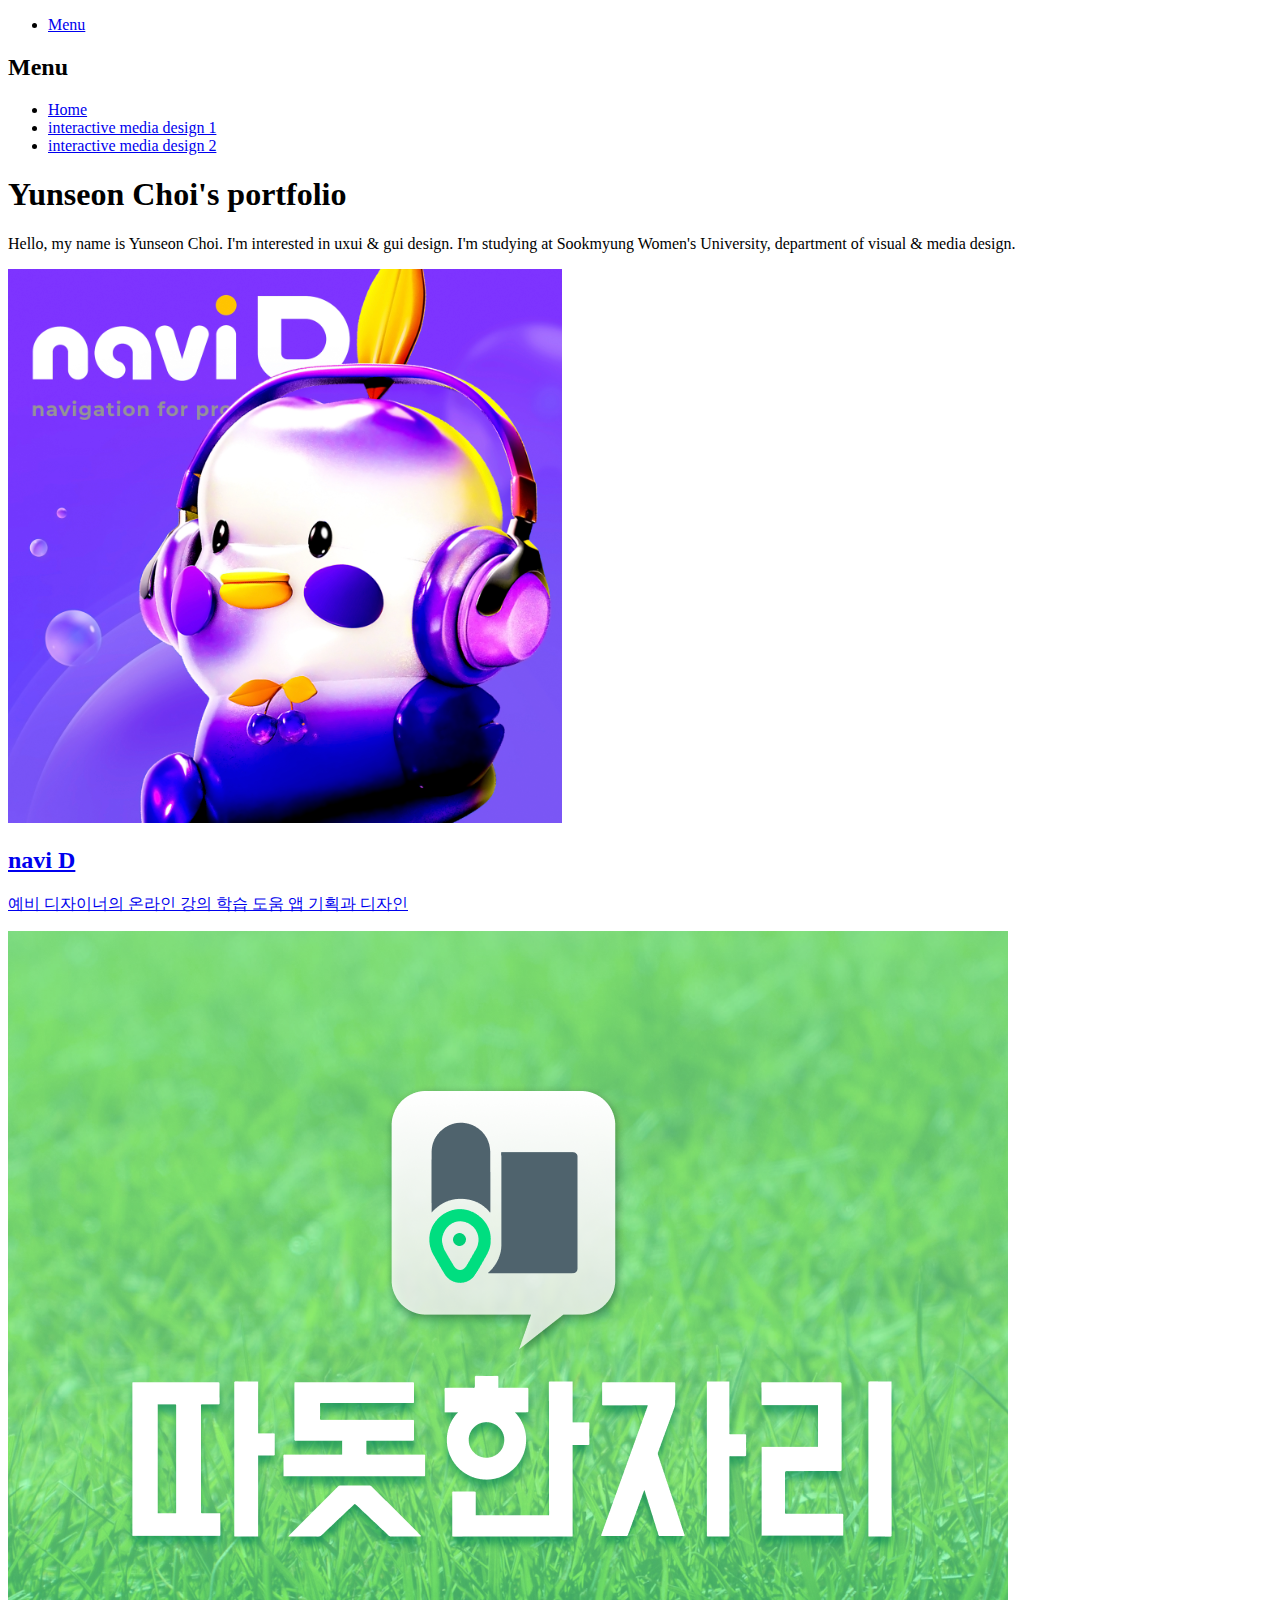
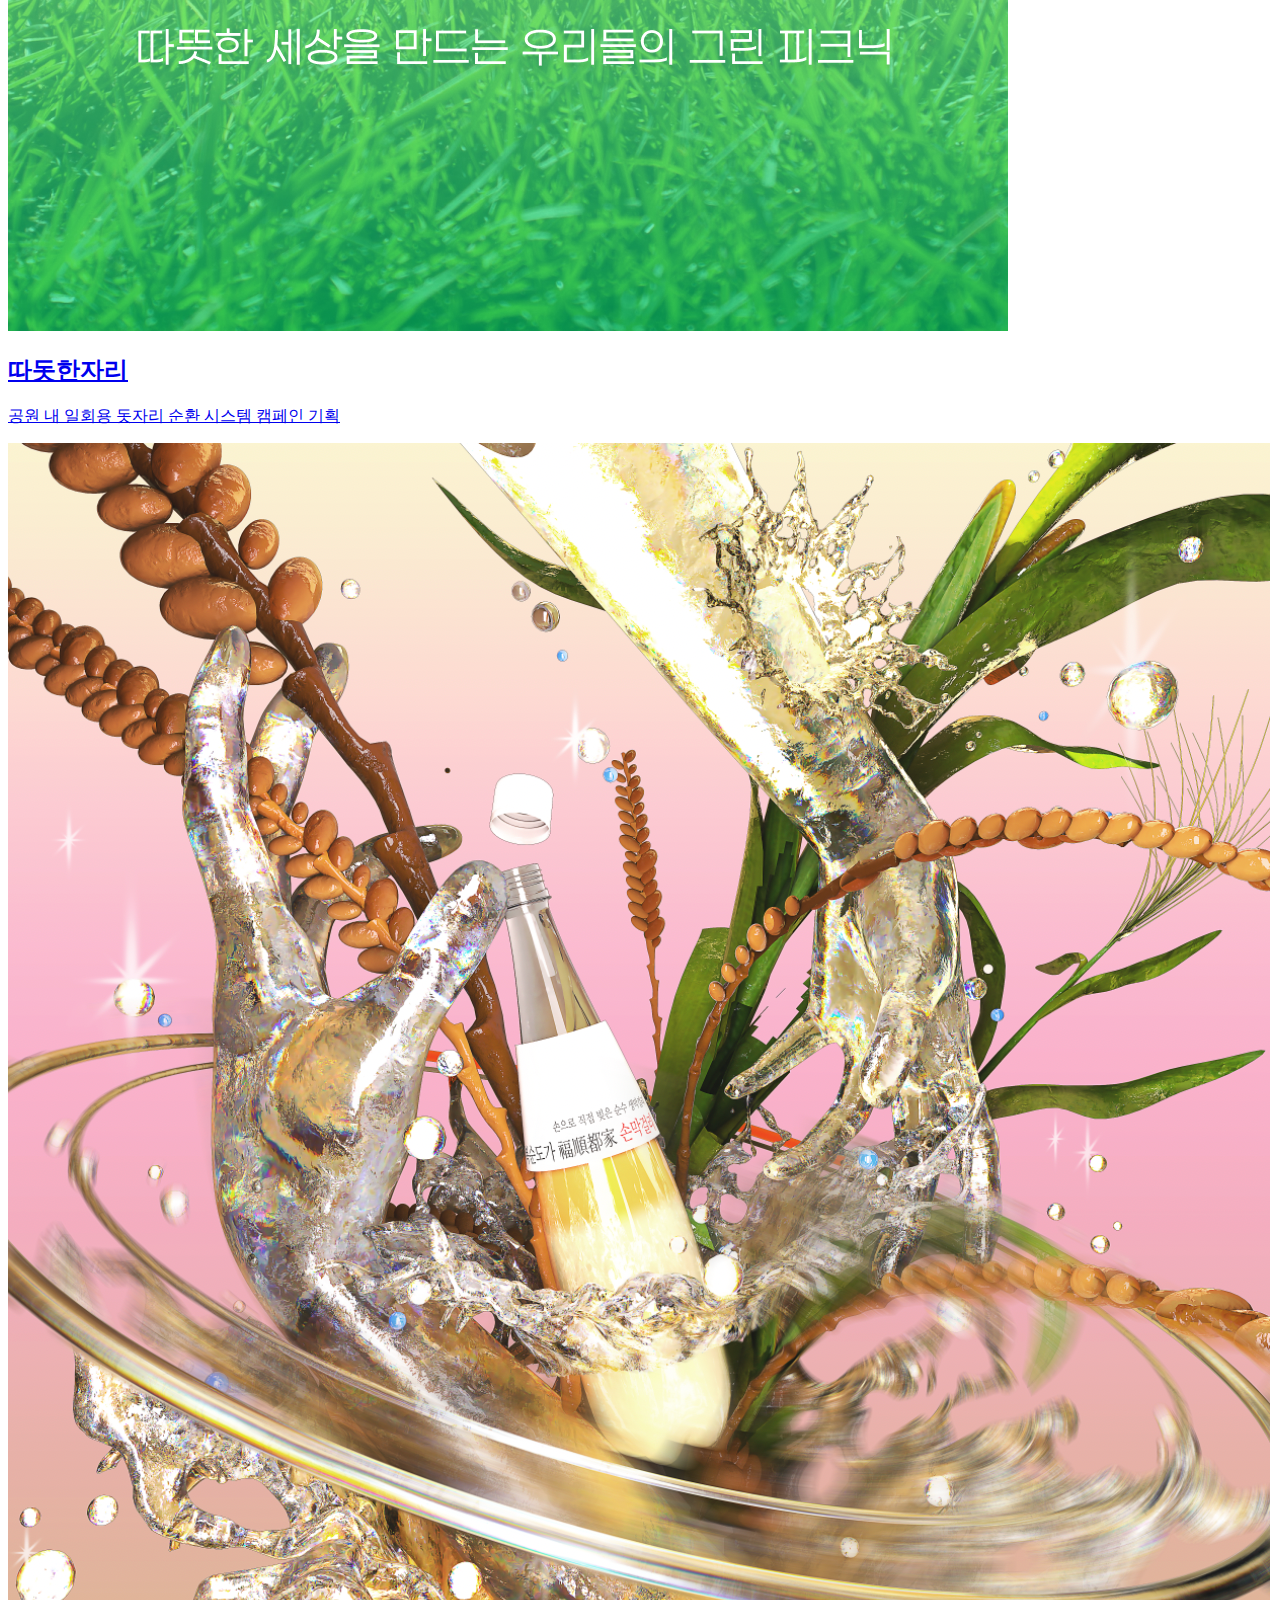
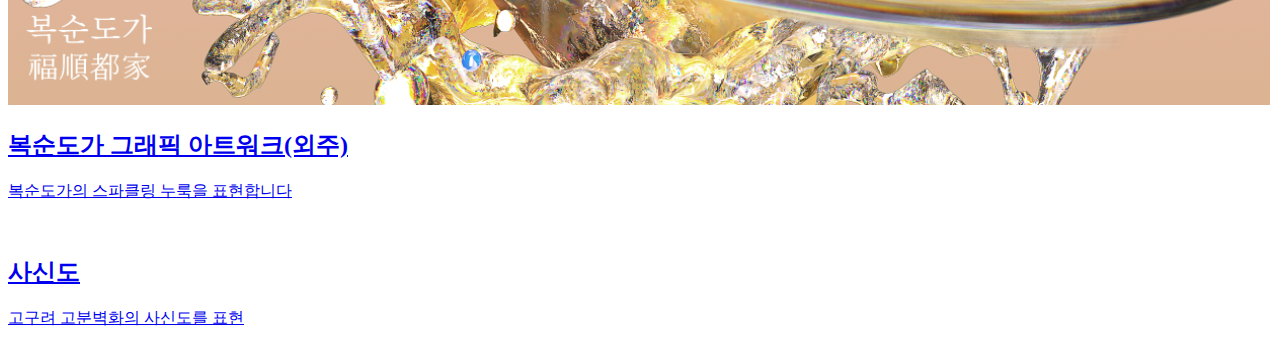
==== portfolio_real/index.html @ 0b3b6032 "Add files via upload" ====
<!DOCTYPE HTML>
<!--
	Phantom by HTML5 UP
	html5up.net | @ajlkn
	Free for personal and commercial use under the CCA 3.0 license (html5up.net/license)
-->
<html>
	<head>
		<title>Yunseon Choi's Portfolio</title>
		<meta charset="utf-8" />
		<meta name="viewport" content="width=device-width, initial-scale=1, user-scalable=no" />
		<link rel="stylesheet" href="assets/css/main.css" />
		<noscript><link rel="stylesheet" href="assets/css/noscript.css" /></noscript>
	</head>
	<body class="is-preload">
		<!-- Wrapper -->
			<div id="wrapper">

				<!-- Header -->
					<header id="header">
						<div class="inner">

							<!-- Logo -->
								<!-- <a href="home.html" class="logo">
									<span class="symbol"><img src="images/logo.svg" alt="" /></span><span class="title">Phantom</span>
								</a> -->

							<!-- Nav -->
								<nav>
									<ul>
										<li><a href="#menu">Menu</a></li>
									</ul>
								</nav>

						</div>
					</header>

				<!-- Menu -->
					<nav id="menu">
						<h2>Menu</h2>
						<ul>
							<li><a href="index.html">Home</a></li>
							<li><a href="naviD.html">interactive media design 1</a></li>
							<li><a href="inter2.html">interactive media design 2</a></li>
							
						</ul>
					</nav>

				<!-- Main -->
					<div id="main">
						<div class="inner">
							<header>
								<h1>Yunseon Choi's portfolio</h1>
								<p>Hello, my name is Yunseon Choi. I'm interested in uxui & gui design.
									I'm studying at Sookmyung Women's University, department of visual & media design.
								</p>
							</header>
							<section class="tiles">
								<article class="style1">
									<span class="image">
										<img src="images/naviD/naviD-thumbnail.png" alt="" />
									</span>
								
									<a href="naviD.html">
										<h2>navi D</h2>
										<div class="content">
											<p>예비 디자이너의 온라인 강의 학습 도움 앱 기획과 디자인</p>
										</div>
									</a>
									<!-- <p>navi D: 예비 디자이너의 온라인 학습 도움 어플리케이션</p> -->
								</article>

								<article class="style1">
									<span class="image">
										<img src="images/blanket/thumb.png" alt="" />
									</span>
								
									<a href="blanket.html">
										<h2>따돗한자리</h2>
										<div class="content">
											<p>공원 내 일회용 돗자리 순환 시스템 캠페인 기획</p>
										</div>
									</a>
									<!-- <p>navi D: 예비 디자이너의 온라인 학습 도움 어플리케이션</p> -->
								</article>

								<article class="style1">
									<span class="image">
										<img src="images/boksun.png" alt="" />
									</span>
								
									<a href="blanket.html">
										<h2>복순도가 그래픽 아트워크(외주)</h2>
										<div class="content">
											<p>복순도가의 스파클링 누룩을 표현합니다</p>
										</div>
									</a>
									<!-- <p>navi D: 예비 디자이너의 온라인 학습 도움 어플리케이션</p> -->
								</article>

								<article class="style1">
									<span class="image">
										<img src="god.png" alt="" />
									</span>
								
									<a href="blanket.html">
										<h2>사신도</h2>
										<div class="content">
											<p>고구려 고분벽화의 사신도를 표현</p>
										</div>
									</a>
								</article>
						
							</section>
						</div>
					</div>

				<!-- Footer -->
					<!-- <footer id="footer">
						<div class="inner">
							<section>
								<h2>Get in touch</h2>
								<form method="post" action="#">
									<div class="fields">
										<div class="field half">
											<input type="text" name="name" id="name" placeholder="Name" />
										</div>
										<div class="field half">
											<input type="email" name="email" id="email" placeholder="Email" />
										</div>
										<div class="field">
											<textarea name="message" id="message" placeholder="Message"></textarea>
										</div>
									</div>
									<ul class="actions">
										<li><input type="submit" value="Send" class="primary" /></li>
									</ul>
								</form>
							</section>
							<section>
								<h2>Follow</h2>
								<ul class="icons">
									<li><a href="#" class="icon brands style2 fa-twitter"><span class="label">Twitter</span></a></li>
									<li><a href="#" class="icon brands style2 fa-facebook-f"><span class="label">Facebook</span></a></li>
									<li><a href="#" class="icon brands style2 fa-instagram"><span class="label">Instagram</span></a></li>
									<li><a href="#" class="icon brands style2 fa-dribbble"><span class="label">Dribbble</span></a></li>
									<li><a href="#" class="icon brands style2 fa-github"><span class="label">GitHub</span></a></li>
									<li><a href="#" class="icon brands style2 fa-500px"><span class="label">500px</span></a></li>
									<li><a href="#" class="icon solid style2 fa-phone"><span class="label">Phone</span></a></li>
									<li><a href="#" class="icon solid style2 fa-envelope"><span class="label">Email</span></a></li>
								</ul>
							</section>
							<ul class="copyright">
								<li>&copy; Untitled. All rights reserved</li><li>Design: <a href="http://html5up.net">HTML5 UP</a></li>
							</ul>
						</div>
					</footer> -->

			</div>

		<!-- Scripts -->
			<script src="assets/js/jquery.min.js"></script>
			<script src="assets/js/browser.min.js"></script>
			<script src="assets/js/breakpoints.min.js"></script>
			<script src="assets/js/util.js"></script>
			<script src="assets/js/main.js"></script>

	</body>
</html>
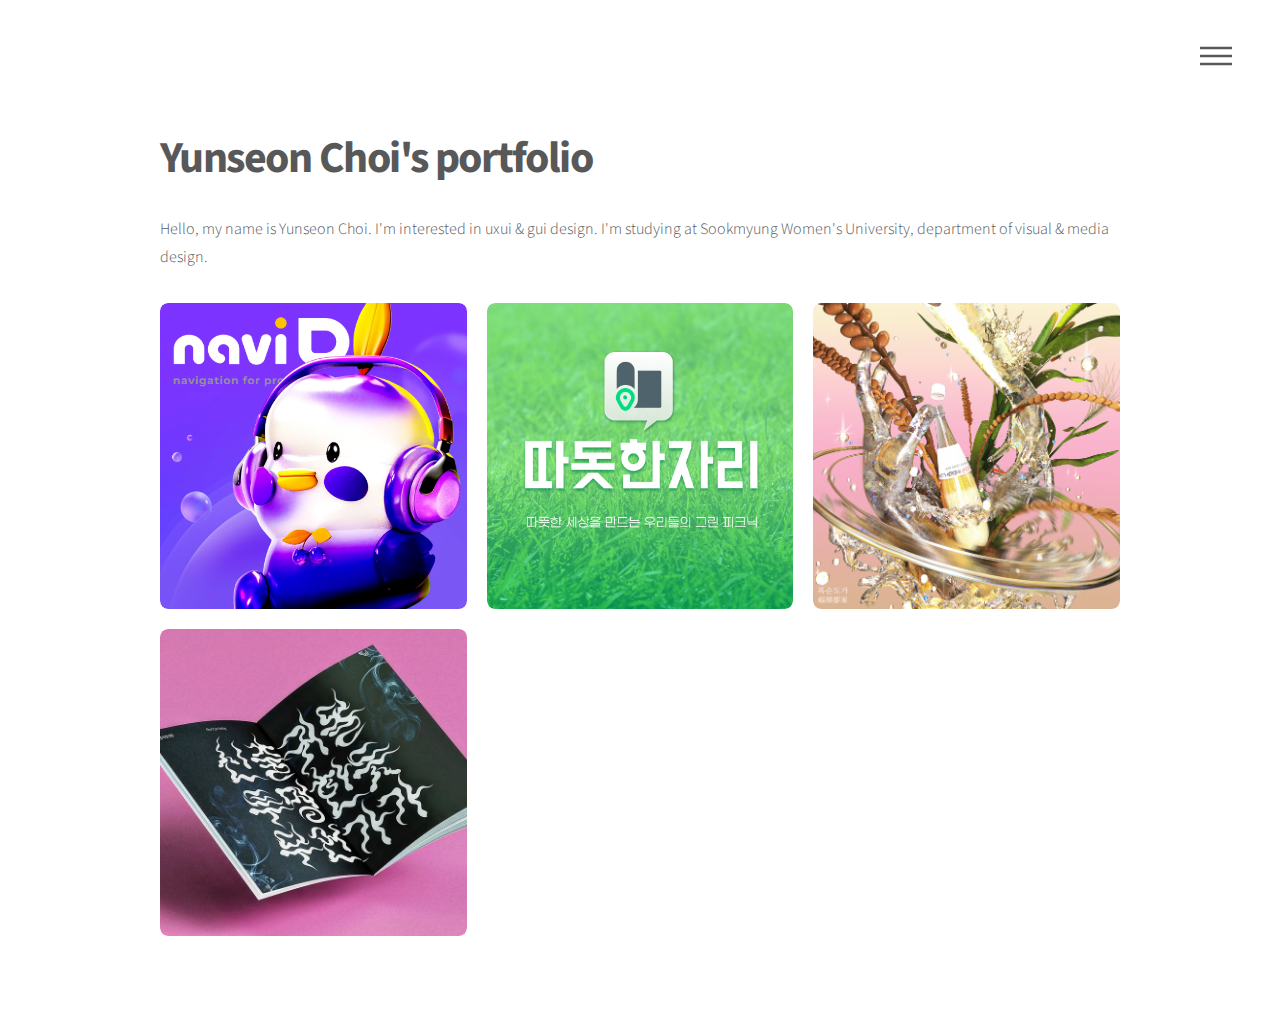
==== commit c6524bcc: "Add files via upload" ====
--- a/portfolio_real/index.html
+++ b/portfolio_real/index.html
@@ -1,9 +1,5 @@
 <!DOCTYPE HTML>
-<!--
-	Phantom by HTML5 UP
-	html5up.net | @ajlkn
-	Free for personal and commercial use under the CCA 3.0 license (html5up.net/license)
--->
+
 <html>
 	<head>
 		<title>Yunseon Choi's Portfolio</title>
@@ -100,15 +96,16 @@
 
 								<article class="style1">
 									<span class="image">
-										<img src="god.png" alt="" />
+										<img src="images/ghost/xa.png" alt="" />
 									</span>
 								
 									<a href="blanket.html">
-										<h2>사신도</h2>
+										<h2>고스트팬텀체 글꼴견본집</h2>
 										<div class="content">
-											<p>고구려 고분벽화의 사신도를 표현</p>
+											<p>도깨비가 가지고 노는 불씨의 형상 모티브의 글꼴 견본집</p>
 										</div>
 									</a>
+									<!-- <p>navi D: 예비 디자이너의 온라인 학습 도움 어플리케이션</p> -->
 								</article>
 						
 							</section>
--- a/portfolio_real/assets/css/main.css
+++ b/portfolio_real/assets/css/main.css
@@ -0,0 +1,3339 @@
+@import url(fontawesome-all.min.css);
+@import url("https://fonts.googleapis.com/css?family=Source+Sans+Pro:300,700,900");
+
+/*
+	Phantom by HTML5 UP
+	html5up.net | @ajlkn
+	Free for personal and commercial use under the CCA 3.0 license (html5up.net/license)
+*/
+
+html, body, div, span, applet, object,
+iframe, h1, h2, h3, h4, h5, h6, p, blockquote,
+pre, a, abbr, acronym, address, big, cite,
+code, del, dfn, em, img, ins, kbd, q, s, samp,
+small, strike, strong, sub, sup, tt, var, b,
+u, i, center, dl, dt, dd, ol, ul, li, fieldset,
+form, label, legend, table, caption, tbody,
+tfoot, thead, tr, th, td, article, aside,
+canvas, details, embed, figure, figcaption,
+footer, header, hgroup, menu, nav, output, ruby,
+section, summary, time, mark, audio, video {
+	margin: 0;
+	padding: 0;
+	border: 0;
+	font-size: 100%;
+	font: inherit;
+	vertical-align: baseline;}
+
+article, aside, details, figcaption, figure,
+footer, header, hgroup, menu, nav, section {
+	display: block;}
+
+body {
+	line-height: 1;
+}
+
+ol, ul {
+	list-style: none;
+}
+
+blockquote, q {
+	quotes: none;
+}
+
+	blockquote:before, blockquote:after, q:before, q:after {
+		content: '';
+		content: none;
+	}
+
+table {
+	border-collapse: collapse;
+	border-spacing: 0;
+}
+
+body {
+	-webkit-text-size-adjust: none;
+}
+
+mark {
+	background-color: transparent;
+	color: inherit;
+}
+
+input::-moz-focus-inner {
+	border: 0;
+	padding: 0;
+}
+
+input, select, textarea {
+	-moz-appearance: none;
+	-webkit-appearance: none;
+	-ms-appearance: none;
+	appearance: none;
+}
+
+/* Basic */
+
+	@-ms-viewport {
+		width: device-width;
+	}
+
+	body {
+		-ms-overflow-style: scrollbar;
+	}
+
+	@media screen and (max-width: 480px) {
+
+		html, body {
+			min-width: 320px;
+		}
+
+	}
+
+	html {
+		box-sizing: border-box;
+	}
+
+	*, *:before, *:after {
+		box-sizing: inherit;
+	}
+
+	body {
+		background: #ffffff;
+	}
+
+		body.is-preload *, body.is-preload *:before, body.is-preload *:after {
+			-moz-animation: none !important;
+			-webkit-animation: none !important;
+			-ms-animation: none !important;
+			animation: none !important;
+			-moz-transition: none !important;
+			-webkit-transition: none !important;
+			-ms-transition: none !important;
+			transition: none !important;
+		}
+
+/* Type */
+
+	body, input, select, textarea {
+		color: #585858;
+		font-family: "Source Sans Pro", Helvetica, sans-serif;
+		font-size: 16pt;
+		font-weight: 300;
+		line-height: 1.75;
+	}
+
+		@media screen and (max-width: 1680px) {
+
+			body, input, select, textarea {
+				font-size: 14pt;
+			}
+
+		}
+
+		@media screen and (max-width: 1280px) {
+
+			body, input, select, textarea {
+				font-size: 12pt;
+			}
+
+		}
+
+	a {
+		-moz-transition: border-bottom-color 0.2s ease, color 0.2s ease;
+		-webkit-transition: border-bottom-color 0.2s ease, color 0.2s ease;
+		-ms-transition: border-bottom-color 0.2s ease, color 0.2s ease;
+		transition: border-bottom-color 0.2s ease, color 0.2s ease;
+		text-decoration: none;
+		color: #585858;
+		border-bottom: dotted 1px rgba(88, 88, 88, 0.5);
+	}
+
+		a:hover {
+			border-bottom-color: transparent;
+			color: #f2849e !important;
+		}
+
+	strong, b {
+		font-weight: 900;
+	}
+
+	em, i {
+		font-style: italic;
+	}
+
+	p {
+		margin: 0 0 2em 0;
+	}
+
+	h1 {
+		font-size: 2.75em;
+		font-weight: 700;
+		line-height: 1.3;
+		margin: 0 0 1em 0;
+		letter-spacing: -0.035em;
+	}
+
+		h1 a {
+			color: inherit;
+		}
+
+		@media screen and (max-width: 736px) {
+
+			h1 {
+				font-size: 2em;
+				margin: 0 0 1em 0;
+			}
+
+		}
+
+		@media screen and (max-width: 360px) {
+
+			h1 {
+				font-size: 1.75em;
+			}
+
+		}
+
+	h2, h3, h4, h5, h6 {
+		font-weight: 900;
+		line-height: 1.5;
+		margin: 0 0 2em 0;
+		text-transform: uppercase;
+		letter-spacing: 0.35em;
+	}
+
+		h2 a, h3 a, h4 a, h5 a, h6 a {
+			color: inherit;
+		}
+
+	h2 {
+		font-size: 1.1em;
+	}
+
+	h3 {
+		font-size: 1em;
+	}
+
+	h4 {
+		font-size: 0.8em;
+	}
+
+	h5 {
+		font-size: 0.8em;
+	}
+
+	h6 {
+		font-size: 0.8em;
+	}
+
+	@media screen and (max-width: 980px) {
+
+		h1 br, h2 br, h3 br, h4 br, h5 br, h6 br {
+			display: none;
+		}
+
+	}
+
+	@media screen and (max-width: 736px) {
+
+		h2 {
+			font-size: 1em;
+		}
+
+		h3 {
+			font-size: 0.8em;
+		}
+
+	}
+
+	sub {
+		font-size: 0.8em;
+		position: relative;
+		top: 0.5em;
+	}
+
+	sup {
+		font-size: 0.8em;
+		position: relative;
+		top: -0.5em;
+	}
+
+	blockquote {
+		border-left: solid 4px #c9c9c9;
+		font-style: italic;
+		margin: 0 0 2em 0;
+		padding: 0.5em 0 0.5em 2em;
+	}
+
+	code {
+		background: rgba(144, 144, 144, 0.075);
+		border-radius: 4px;
+		border: solid 1px #c9c9c9;
+		font-family: "Courier New", monospace;
+		font-size: 0.9em;
+		margin: 0 0.25em;
+		padding: 0.25em 0.65em;
+	}
+
+	pre {
+		-webkit-overflow-scrolling: touch;
+		font-family: "Courier New", monospace;
+		font-size: 0.9em;
+		margin: 0 0 2em 0;
+	}
+
+		pre code {
+			display: block;
+			line-height: 1.75;
+			padding: 1em 1.5em;
+			overflow-x: auto;
+		}
+
+	hr {
+		border: 0;
+		border-bottom: solid 1px #c9c9c9;
+		margin: 2em 0;
+	}
+
+		hr.major {
+			margin: 3em 0;
+		}
+
+	.align-left {
+		text-align: left;
+	}
+
+	.align-center {
+		text-align: center;
+	}
+
+	.align-right {
+		text-align: right;
+	}
+
+/* Row */
+
+	.row {
+		display: flex;
+		flex-wrap: wrap;
+		box-sizing: border-box;
+		align-items: stretch;
+	}
+
+		.row > * {
+			box-sizing: border-box;
+		}
+
+		.row.gtr-uniform > * > :last-child {
+			margin-bottom: 0;
+		}
+
+		.row.aln-left {
+			justify-content: flex-start;
+		}
+
+		.row.aln-center {
+			justify-content: center;
+		}
+
+		.row.aln-right {
+			justify-content: flex-end;
+		}
+
+		.row.aln-top {
+			align-items: flex-start;
+		}
+
+		.row.aln-middle {
+			align-items: center;
+		}
+
+		.row.aln-bottom {
+			align-items: flex-end;
+		}
+
+		.row > .imp {
+			order: -1;
+		}
+
+		.row > .col-1 {
+			width: 8.33333%;
+		}
+
+		.row > .off-1 {
+			margin-left: 8.33333%;
+		}
+
+		.row > .col-2 {
+			width: 16.66667%;
+		}
+
+		.row > .off-2 {
+			margin-left: 16.66667%;
+		}
+
+		.row > .col-3 {
+			width: 25%;
+		}
+
+		.row > .off-3 {
+			margin-left: 25%;
+		}
+
+		.row > .col-4 {
+			width: 33.33333%;
+		}
+
+		.row > .off-4 {
+			margin-left: 33.33333%;
+		}
+
+		.row > .col-5 {
+			width: 41.66667%;
+		}
+
+		.row > .off-5 {
+			margin-left: 41.66667%;
+		}
+
+		.row > .col-6 {
+			width: 50%;
+		}
+
+		.row > .off-6 {
+			margin-left: 50%;
+		}
+
+		.row > .col-7 {
+			width: 58.33333%;
+		}
+
+		.row > .off-7 {
+			margin-left: 58.33333%;
+		}
+
+		.row > .col-8 {
+			width: 66.66667%;
+		}
+
+		.row > .off-8 {
+			margin-left: 66.66667%;
+		}
+
+		.row > .col-9 {
+			width: 75%;
+		}
+
+		.row > .off-9 {
+			margin-left: 75%;
+		}
+
+		.row > .col-10 {
+			width: 83.33333%;
+		}
+
+		.row > .off-10 {
+			margin-left: 83.33333%;
+		}
+
+		.row > .col-11 {
+			width: 91.66667%;
+		}
+
+		.row > .off-11 {
+			margin-left: 91.66667%;
+		}
+
+		.row > .col-12 {
+			width: 100%;
+		}
+
+		.row > .off-12 {
+			margin-left: 100%;
+		}
+
+		.row.gtr-0 {
+			margin-top: 0;
+			margin-left: 0em;
+		}
+
+			.row.gtr-0 > * {
+				padding: 0 0 0 0em;
+			}
+
+			.row.gtr-0.gtr-uniform {
+				margin-top: 0em;
+			}
+
+				.row.gtr-0.gtr-uniform > * {
+					padding-top: 0em;
+				}
+
+		.row.gtr-25 {
+			margin-top: 0;
+			margin-left: -0.5em;
+		}
+
+			.row.gtr-25 > * {
+				padding: 0 0 0 0.5em;
+			}
+
+			.row.gtr-25.gtr-uniform {
+				margin-top: -0.5em;
+			}
+
+				.row.gtr-25.gtr-uniform > * {
+					padding-top: 0.5em;
+				}
+
+		.row.gtr-50 {
+			margin-top: 0;
+			margin-left: -1em;
+		}
+
+			.row.gtr-50 > * {
+				padding: 0 0 0 1em;
+			}
+
+			.row.gtr-50.gtr-uniform {
+				margin-top: -1em;
+			}
+
+				.row.gtr-50.gtr-uniform > * {
+					padding-top: 1em;
+				}
+
+		.row {
+			margin-top: 0;
+			margin-left: -2em;
+		}
+
+			.row > * {
+				padding: 0 0 0 2em;
+			}
+
+			.row.gtr-uniform {
+				margin-top: -2em;
+			}
+
+				.row.gtr-uniform > * {
+					padding-top: 2em;
+				}
+
+		.row.gtr-150 {
+			margin-top: 0;
+			margin-left: -3em;
+		}
+
+			.row.gtr-150 > * {
+				padding: 0 0 0 3em;
+			}
+
+			.row.gtr-150.gtr-uniform {
+				margin-top: -3em;
+			}
+
+				.row.gtr-150.gtr-uniform > * {
+					padding-top: 3em;
+				}
+
+		.row.gtr-200 {
+			margin-top: 0;
+			margin-left: -4em;
+		}
+
+			.row.gtr-200 > * {
+				padding: 0 0 0 4em;
+			}
+
+			.row.gtr-200.gtr-uniform {
+				margin-top: -4em;
+			}
+
+				.row.gtr-200.gtr-uniform > * {
+					padding-top: 4em;
+				}
+
+		@media screen and (max-width: 1680px) {
+
+			.row {
+				display: flex;
+				flex-wrap: wrap;
+				box-sizing: border-box;
+				align-items: stretch;
+			}
+
+				.row > * {
+					box-sizing: border-box;
+				}
+
+				.row.gtr-uniform > * > :last-child {
+					margin-bottom: 0;
+				}
+
+				.row.aln-left {
+					justify-content: flex-start;
+				}
+
+				.row.aln-center {
+					justify-content: center;
+				}
+
+				.row.aln-right {
+					justify-content: flex-end;
+				}
+
+				.row.aln-top {
+					align-items: flex-start;
+				}
+
+				.row.aln-middle {
+					align-items: center;
+				}
+
+				.row.aln-bottom {
+					align-items: flex-end;
+				}
+
+				.row > .imp-xlarge {
+					order: -1;
+				}
+
+				.row > .col-1-xlarge {
+					width: 8.33333%;
+				}
+
+				.row > .off-1-xlarge {
+					margin-left: 8.33333%;
+				}
+
+				.row > .col-2-xlarge {
+					width: 16.66667%;
+				}
+
+				.row > .off-2-xlarge {
+					margin-left: 16.66667%;
+				}
+
+				.row > .col-3-xlarge {
+					width: 25%;
+				}
+
+				.row > .off-3-xlarge {
+					margin-left: 25%;
+				}
+
+				.row > .col-4-xlarge {
+					width: 33.33333%;
+				}
+
+				.row > .off-4-xlarge {
+					margin-left: 33.33333%;
+				}
+
+				.row > .col-5-xlarge {
+					width: 41.66667%;
+				}
+
+				.row > .off-5-xlarge {
+					margin-left: 41.66667%;
+				}
+
+				.row > .col-6-xlarge {
+					width: 50%;
+				}
+
+				.row > .off-6-xlarge {
+					margin-left: 50%;
+				}
+
+				.row > .col-7-xlarge {
+					width: 58.33333%;
+				}
+
+				.row > .off-7-xlarge {
+					margin-left: 58.33333%;
+				}
+
+				.row > .col-8-xlarge {
+					width: 66.66667%;
+				}
+
+				.row > .off-8-xlarge {
+					margin-left: 66.66667%;
+				}
+
+				.row > .col-9-xlarge {
+					width: 75%;
+				}
+
+				.row > .off-9-xlarge {
+					margin-left: 75%;
+				}
+
+				.row > .col-10-xlarge {
+					width: 83.33333%;
+				}
+
+				.row > .off-10-xlarge {
+					margin-left: 83.33333%;
+				}
+
+				.row > .col-11-xlarge {
+					width: 91.66667%;
+				}
+
+				.row > .off-11-xlarge {
+					margin-left: 91.66667%;
+				}
+
+				.row > .col-12-xlarge {
+					width: 100%;
+				}
+
+				.row > .off-12-xlarge {
+					margin-left: 100%;
+				}
+
+				.row.gtr-0 {
+					margin-top: 0;
+					margin-left: 0em;
+				}
+
+					.row.gtr-0 > * {
+						padding: 0 0 0 0em;
+					}
+
+					.row.gtr-0.gtr-uniform {
+						margin-top: 0em;
+					}
+
+						.row.gtr-0.gtr-uniform > * {
+							padding-top: 0em;
+						}
+
+				.row.gtr-25 {
+					margin-top: 0;
+					margin-left: -0.5em;
+				}
+
+					.row.gtr-25 > * {
+						padding: 0 0 0 0.5em;
+					}
+
+					.row.gtr-25.gtr-uniform {
+						margin-top: -0.5em;
+					}
+
+						.row.gtr-25.gtr-uniform > * {
+							padding-top: 0.5em;
+						}
+
+				.row.gtr-50 {
+					margin-top: 0;
+					margin-left: -1em;
+				}
+
+					.row.gtr-50 > * {
+						padding: 0 0 0 1em;
+					}
+
+					.row.gtr-50.gtr-uniform {
+						margin-top: -1em;
+					}
+
+						.row.gtr-50.gtr-uniform > * {
+							padding-top: 1em;
+						}
+
+				.row {
+					margin-top: 0;
+					margin-left: -2em;
+				}
+
+					.row > * {
+						padding: 0 0 0 2em;
+					}
+
+					.row.gtr-uniform {
+						margin-top: -2em;
+					}
+
+						.row.gtr-uniform > * {
+							padding-top: 2em;
+						}
+
+				.row.gtr-150 {
+					margin-top: 0;
+					margin-left: -3em;
+				}
+
+					.row.gtr-150 > * {
+						padding: 0 0 0 3em;
+					}
+
+					.row.gtr-150.gtr-uniform {
+						margin-top: -3em;
+					}
+
+						.row.gtr-150.gtr-uniform > * {
+							padding-top: 3em;
+						}
+
+				.row.gtr-200 {
+					margin-top: 0;
+					margin-left: -4em;
+				}
+
+					.row.gtr-200 > * {
+						padding: 0 0 0 4em;
+					}
+
+					.row.gtr-200.gtr-uniform {
+						margin-top: -4em;
+					}
+
+						.row.gtr-200.gtr-uniform > * {
+							padding-top: 4em;
+						}
+
+		}
+
+		@media screen and (max-width: 1280px) {
+
+			.row {
+				display: flex;
+				flex-wrap: wrap;
+				box-sizing: border-box;
+				align-items: stretch;
+			}
+
+				.row > * {
+					box-sizing: border-box;
+				}
+
+				.row.gtr-uniform > * > :last-child {
+					margin-bottom: 0;
+				}
+
+				.row.aln-left {
+					justify-content: flex-start;
+				}
+
+				.row.aln-center {
+					justify-content: center;
+				}
+
+				.row.aln-right {
+					justify-content: flex-end;
+				}
+
+				.row.aln-top {
+					align-items: flex-start;
+				}
+
+				.row.aln-middle {
+					align-items: center;
+				}
+
+				.row.aln-bottom {
+					align-items: flex-end;
+				}
+
+				.row > .imp-large {
+					order: -1;
+				}
+
+				.row > .col-1-large {
+					width: 8.33333%;
+				}
+
+				.row > .off-1-large {
+					margin-left: 8.33333%;
+				}
+
+				.row > .col-2-large {
+					width: 16.66667%;
+				}
+
+				.row > .off-2-large {
+					margin-left: 16.66667%;
+				}
+
+				.row > .col-3-large {
+					width: 25%;
+				}
+
+				.row > .off-3-large {
+					margin-left: 25%;
+				}
+
+				.row > .col-4-large {
+					width: 33.33333%;
+				}
+
+				.row > .off-4-large {
+					margin-left: 33.33333%;
+				}
+
+				.row > .col-5-large {
+					width: 41.66667%;
+				}
+
+				.row > .off-5-large {
+					margin-left: 41.66667%;
+				}
+
+				.row > .col-6-large {
+					width: 50%;
+				}
+
+				.row > .off-6-large {
+					margin-left: 50%;
+				}
+
+				.row > .col-7-large {
+					width: 58.33333%;
+				}
+
+				.row > .off-7-large {
+					margin-left: 58.33333%;
+				}
+
+				.row > .col-8-large {
+					width: 66.66667%;
+				}
+
+				.row > .off-8-large {
+					margin-left: 66.66667%;
+				}
+
+				.row > .col-9-large {
+					width: 75%;
+				}
+
+				.row > .off-9-large {
+					margin-left: 75%;
+				}
+
+				.row > .col-10-large {
+					width: 83.33333%;
+				}
+
+				.row > .off-10-large {
+					margin-left: 83.33333%;
+				}
+
+				.row > .col-11-large {
+					width: 91.66667%;
+				}
+
+				.row > .off-11-large {
+					margin-left: 91.66667%;
+				}
+
+				.row > .col-12-large {
+					width: 100%;
+				}
+
+				.row > .off-12-large {
+					margin-left: 100%;
+				}
+
+				.row.gtr-0 {
+					margin-top: 0;
+					margin-left: 0em;
+				}
+
+					.row.gtr-0 > * {
+						padding: 0 0 0 0em;
+					}
+
+					.row.gtr-0.gtr-uniform {
+						margin-top: 0em;
+					}
+
+						.row.gtr-0.gtr-uniform > * {
+							padding-top: 0em;
+						}
+
+				.row.gtr-25 {
+					margin-top: 0;
+					margin-left: -0.5em;
+				}
+
+					.row.gtr-25 > * {
+						padding: 0 0 0 0.5em;
+					}
+
+					.row.gtr-25.gtr-uniform {
+						margin-top: -0.5em;
+					}
+
+						.row.gtr-25.gtr-uniform > * {
+							padding-top: 0.5em;
+						}
+
+				.row.gtr-50 {
+					margin-top: 0;
+					margin-left: -1em;
+				}
+
+					.row.gtr-50 > * {
+						padding: 0 0 0 1em;
+					}
+
+					.row.gtr-50.gtr-uniform {
+						margin-top: -1em;
+					}
+
+						.row.gtr-50.gtr-uniform > * {
+							padding-top: 1em;
+						}
+
+				.row {
+					margin-top: 0;
+					margin-left: -2em;
+				}
+
+					.row > * {
+						padding: 0 0 0 2em;
+					}
+
+					.row.gtr-uniform {
+						margin-top: -2em;
+					}
+
+						.row.gtr-uniform > * {
+							padding-top: 2em;
+						}
+
+				.row.gtr-150 {
+					margin-top: 0;
+					margin-left: -3em;
+				}
+
+					.row.gtr-150 > * {
+						padding: 0 0 0 3em;
+					}
+
+					.row.gtr-150.gtr-uniform {
+						margin-top: -3em;
+					}
+
+						.row.gtr-150.gtr-uniform > * {
+							padding-top: 3em;
+						}
+
+				.row.gtr-200 {
+					margin-top: 0;
+					margin-left: -4em;
+				}
+
+					.row.gtr-200 > * {
+						padding: 0 0 0 4em;
+					}
+
+					.row.gtr-200.gtr-uniform {
+						margin-top: -4em;
+					}
+
+						.row.gtr-200.gtr-uniform > * {
+							padding-top: 4em;
+						}
+
+		}
+
+		@media screen and (max-width: 980px) {
+
+			.row {
+				display: flex;
+				flex-wrap: wrap;
+				box-sizing: border-box;
+				align-items: stretch;
+			}
+
+				.row > * {
+					box-sizing: border-box;
+				}
+
+				.row.gtr-uniform > * > :last-child {
+					margin-bottom: 0;
+				}
+
+				.row.aln-left {
+					justify-content: flex-start;
+				}
+
+				.row.aln-center {
+					justify-content: center;
+				}
+
+				.row.aln-right {
+					justify-content: flex-end;
+				}
+
+				.row.aln-top {
+					align-items: flex-start;
+				}
+
+				.row.aln-middle {
+					align-items: center;
+				}
+
+				.row.aln-bottom {
+					align-items: flex-end;
+				}
+
+				.row > .imp-medium {
+					order: -1;
+				}
+
+				.row > .col-1-medium {
+					width: 8.33333%;
+				}
+
+				.row > .off-1-medium {
+					margin-left: 8.33333%;
+				}
+
+				.row > .col-2-medium {
+					width: 16.66667%;
+				}
+
+				.row > .off-2-medium {
+					margin-left: 16.66667%;
+				}
+
+				.row > .col-3-medium {
+					width: 25%;
+				}
+
+				.row > .off-3-medium {
+					margin-left: 25%;
+				}
+
+				.row > .col-4-medium {
+					width: 33.33333%;
+				}
+
+				.row > .off-4-medium {
+					margin-left: 33.33333%;
+				}
+
+				.row > .col-5-medium {
+					width: 41.66667%;
+				}
+
+				.row > .off-5-medium {
+					margin-left: 41.66667%;
+				}
+
+				.row > .col-6-medium {
+					width: 50%;
+				}
+
+				.row > .off-6-medium {
+					margin-left: 50%;
+				}
+
+				.row > .col-7-medium {
+					width: 58.33333%;
+				}
+
+				.row > .off-7-medium {
+					margin-left: 58.33333%;
+				}
+
+				.row > .col-8-medium {
+					width: 66.66667%;
+				}
+
+				.row > .off-8-medium {
+					margin-left: 66.66667%;
+				}
+
+				.row > .col-9-medium {
+					width: 75%;
+				}
+
+				.row > .off-9-medium {
+					margin-left: 75%;
+				}
+
+				.row > .col-10-medium {
+					width: 83.33333%;
+				}
+
+				.row > .off-10-medium {
+					margin-left: 83.33333%;
+				}
+
+				.row > .col-11-medium {
+					width: 91.66667%;
+				}
+
+				.row > .off-11-medium {
+					margin-left: 91.66667%;
+				}
+
+				.row > .col-12-medium {
+					width: 100%;
+				}
+
+				.row > .off-12-medium {
+					margin-left: 100%;
+				}
+
+				.row.gtr-0 {
+					margin-top: 0;
+					margin-left: 0em;
+				}
+
+					.row.gtr-0 > * {
+						padding: 0 0 0 0em;
+					}
+
+					.row.gtr-0.gtr-uniform {
+						margin-top: 0em;
+					}
+
+						.row.gtr-0.gtr-uniform > * {
+							padding-top: 0em;
+						}
+
+				.row.gtr-25 {
+					margin-top: 0;
+					margin-left: -0.375em;
+				}
+
+					.row.gtr-25 > * {
+						padding: 0 0 0 0.375em;
+					}
+
+					.row.gtr-25.gtr-uniform {
+						margin-top: -0.375em;
+					}
+
+						.row.gtr-25.gtr-uniform > * {
+							padding-top: 0.375em;
+						}
+
+				.row.gtr-50 {
+					margin-top: 0;
+					margin-left: -0.75em;
+				}
+
+					.row.gtr-50 > * {
+						padding: 0 0 0 0.75em;
+					}
+
+					.row.gtr-50.gtr-uniform {
+						margin-top: -0.75em;
+					}
+
+						.row.gtr-50.gtr-uniform > * {
+							padding-top: 0.75em;
+						}
+
+				.row {
+					margin-top: 0;
+					margin-left: -1.5em;
+				}
+
+					.row > * {
+						padding: 0 0 0 1.5em;
+					}
+
+					.row.gtr-uniform {
+						margin-top: -1.5em;
+					}
+
+						.row.gtr-uniform > * {
+							padding-top: 1.5em;
+						}
+
+				.row.gtr-150 {
+					margin-top: 0;
+					margin-left: -2.25em;
+				}
+
+					.row.gtr-150 > * {
+						padding: 0 0 0 2.25em;
+					}
+
+					.row.gtr-150.gtr-uniform {
+						margin-top: -2.25em;
+					}
+
+						.row.gtr-150.gtr-uniform > * {
+							padding-top: 2.25em;
+						}
+
+				.row.gtr-200 {
+					margin-top: 0;
+					margin-left: -3em;
+				}
+
+					.row.gtr-200 > * {
+						padding: 0 0 0 3em;
+					}
+
+					.row.gtr-200.gtr-uniform {
+						margin-top: -3em;
+					}
+
+						.row.gtr-200.gtr-uniform > * {
+							padding-top: 3em;
+						}
+
+		}
+
+		@media screen and (max-width: 736px) {
+
+			.row {
+				display: flex;
+				flex-wrap: wrap;
+				box-sizing: border-box;
+				align-items: stretch;
+			}
+
+				.row > * {
+					box-sizing: border-box;
+				}
+
+				.row.gtr-uniform > * > :last-child {
+					margin-bottom: 0;
+				}
+
+				.row.aln-left {
+					justify-content: flex-start;
+				}
+
+				.row.aln-center {
+					justify-content: center;
+				}
+
+				.row.aln-right {
+					justify-content: flex-end;
+				}
+
+				.row.aln-top {
+					align-items: flex-start;
+				}
+
+				.row.aln-middle {
+					align-items: center;
+				}
+
+				.row.aln-bottom {
+					align-items: flex-end;
+				}
+
+				.row > .imp-small {
+					order: -1;
+				}
+
+				.row > .col-1-small {
+					width: 8.33333%;
+				}
+
+				.row > .off-1-small {
+					margin-left: 8.33333%;
+				}
+
+				.row > .col-2-small {
+					width: 16.66667%;
+				}
+
+				.row > .off-2-small {
+					margin-left: 16.66667%;
+				}
+
+				.row > .col-3-small {
+					width: 25%;
+				}
+
+				.row > .off-3-small {
+					margin-left: 25%;
+				}
+
+				.row > .col-4-small {
+					width: 33.33333%;
+				}
+
+				.row > .off-4-small {
+					margin-left: 33.33333%;
+				}
+
+				.row > .col-5-small {
+					width: 41.66667%;
+				}
+
+				.row > .off-5-small {
+					margin-left: 41.66667%;
+				}
+
+				.row > .col-6-small {
+					width: 50%;
+				}
+
+				.row > .off-6-small {
+					margin-left: 50%;
+				}
+
+				.row > .col-7-small {
+					width: 58.33333%;
+				}
+
+				.row > .off-7-small {
+					margin-left: 58.33333%;
+				}
+
+				.row > .col-8-small {
+					width: 66.66667%;
+				}
+
+				.row > .off-8-small {
+					margin-left: 66.66667%;
+				}
+
+				.row > .col-9-small {
+					width: 75%;
+				}
+
+				.row > .off-9-small {
+					margin-left: 75%;
+				}
+
+				.row > .col-10-small {
+					width: 83.33333%;
+				}
+
+				.row > .off-10-small {
+					margin-left: 83.33333%;
+				}
+
+				.row > .col-11-small {
+					width: 91.66667%;
+				}
+
+				.row > .off-11-small {
+					margin-left: 91.66667%;
+				}
+
+				.row > .col-12-small {
+					width: 100%;
+				}
+
+				.row > .off-12-small {
+					margin-left: 100%;
+				}
+
+				.row.gtr-0 {
+					margin-top: 0;
+					margin-left: 0em;
+				}
+
+					.row.gtr-0 > * {
+						padding: 0 0 0 0em;
+					}
+
+					.row.gtr-0.gtr-uniform {
+						margin-top: 0em;
+					}
+
+						.row.gtr-0.gtr-uniform > * {
+							padding-top: 0em;
+						}
+
+				.row.gtr-25 {
+					margin-top: 0;
+					margin-left: -0.25em;
+				}
+
+					.row.gtr-25 > * {
+						padding: 0 0 0 0.25em;
+					}
+
+					.row.gtr-25.gtr-uniform {
+						margin-top: -0.25em;
+					}
+
+						.row.gtr-25.gtr-uniform > * {
+							padding-top: 0.25em;
+						}
+
+				.row.gtr-50 {
+					margin-top: 0;
+					margin-left: -0.5em;
+				}
+
+					.row.gtr-50 > * {
+						padding: 0 0 0 0.5em;
+					}
+
+					.row.gtr-50.gtr-uniform {
+						margin-top: -0.5em;
+					}
+
+						.row.gtr-50.gtr-uniform > * {
+							padding-top: 0.5em;
+						}
+
+				.row {
+					margin-top: 0;
+					margin-left: -1em;
+				}
+
+					.row > * {
+						padding: 0 0 0 1em;
+					}
+
+					.row.gtr-uniform {
+						margin-top: -1em;
+					}
+
+						.row.gtr-uniform > * {
+							padding-top: 1em;
+						}
+
+				.row.gtr-150 {
+					margin-top: 0;
+					margin-left: -1.5em;
+				}
+
+					.row.gtr-150 > * {
+						padding: 0 0 0 1.5em;
+					}
+
+					.row.gtr-150.gtr-uniform {
+						margin-top: -1.5em;
+					}
+
+						.row.gtr-150.gtr-uniform > * {
+							padding-top: 1.5em;
+						}
+
+				.row.gtr-200 {
+					margin-top: 0;
+					margin-left: -2em;
+				}
+
+					.row.gtr-200 > * {
+						padding: 0 0 0 2em;
+					}
+
+					.row.gtr-200.gtr-uniform {
+						margin-top: -2em;
+					}
+
+						.row.gtr-200.gtr-uniform > * {
+							padding-top: 2em;
+						}
+
+		}
+
+		@media screen and (max-width: 480px) {
+
+			.row {
+				display: flex;
+				flex-wrap: wrap;
+				box-sizing: border-box;
+				align-items: stretch;
+			}
+
+				.row > * {
+					box-sizing: border-box;
+				}
+
+				.row.gtr-uniform > * > :last-child {
+					margin-bottom: 0;
+				}
+
+				.row.aln-left {
+					justify-content: flex-start;
+				}
+
+				.row.aln-center {
+					justify-content: center;
+				}
+
+				.row.aln-right {
+					justify-content: flex-end;
+				}
+
+				.row.aln-top {
+					align-items: flex-start;
+				}
+
+				.row.aln-middle {
+					align-items: center;
+				}
+
+				.row.aln-bottom {
+					align-items: flex-end;
+				}
+
+				.row > .imp-xsmall {
+					order: -1;
+				}
+
+				.row > .col-1-xsmall {
+					width: 8.33333%;
+				}
+
+				.row > .off-1-xsmall {
+					margin-left: 8.33333%;
+				}
+
+				.row > .col-2-xsmall {
+					width: 16.66667%;
+				}
+
+				.row > .off-2-xsmall {
+					margin-left: 16.66667%;
+				}
+
+				.row > .col-3-xsmall {
+					width: 25%;
+				}
+
+				.row > .off-3-xsmall {
+					margin-left: 25%;
+				}
+
+				.row > .col-4-xsmall {
+					width: 33.33333%;
+				}
+
+				.row > .off-4-xsmall {
+					margin-left: 33.33333%;
+				}
+
+				.row > .col-5-xsmall {
+					width: 41.66667%;
+				}
+
+				.row > .off-5-xsmall {
+					margin-left: 41.66667%;
+				}
+
+				.row > .col-6-xsmall {
+					width: 50%;
+				}
+
+				.row > .off-6-xsmall {
+					margin-left: 50%;
+				}
+
+				.row > .col-7-xsmall {
+					width: 58.33333%;
+				}
+
+				.row > .off-7-xsmall {
+					margin-left: 58.33333%;
+				}
+
+				.row > .col-8-xsmall {
+					width: 66.66667%;
+				}
+
+				.row > .off-8-xsmall {
+					margin-left: 66.66667%;
+				}
+
+				.row > .col-9-xsmall {
+					width: 75%;
+				}
+
+				.row > .off-9-xsmall {
+					margin-left: 75%;
+				}
+
+				.row > .col-10-xsmall {
+					width: 83.33333%;
+				}
+
+				.row > .off-10-xsmall {
+					margin-left: 83.33333%;
+				}
+
+				.row > .col-11-xsmall {
+					width: 91.66667%;
+				}
+
+				.row > .off-11-xsmall {
+					margin-left: 91.66667%;
+				}
+
+				.row > .col-12-xsmall {
+					width: 100%;
+				}
+
+				.row > .off-12-xsmall {
+					margin-left: 100%;
+				}
+
+				.row.gtr-0 {
+					margin-top: 0;
+					margin-left: 0em;
+				}
+
+					.row.gtr-0 > * {
+						padding: 0 0 0 0em;
+					}
+
+					.row.gtr-0.gtr-uniform {
+						margin-top: 0em;
+					}
+
+						.row.gtr-0.gtr-uniform > * {
+							padding-top: 0em;
+						}
+
+				.row.gtr-25 {
+					margin-top: 0;
+					margin-left: -0.25em;
+				}
+
+					.row.gtr-25 > * {
+						padding: 0 0 0 0.25em;
+					}
+
+					.row.gtr-25.gtr-uniform {
+						margin-top: -0.25em;
+					}
+
+						.row.gtr-25.gtr-uniform > * {
+							padding-top: 0.25em;
+						}
+
+				.row.gtr-50 {
+					margin-top: 0;
+					margin-left: -0.5em;
+				}
+
+					.row.gtr-50 > * {
+						padding: 0 0 0 0.5em;
+					}
+
+					.row.gtr-50.gtr-uniform {
+						margin-top: -0.5em;
+					}
+
+						.row.gtr-50.gtr-uniform > * {
+							padding-top: 0.5em;
+						}
+
+				.row {
+					margin-top: 0;
+					margin-left: -1em;
+				}
+
+					.row > * {
+						padding: 0 0 0 1em;
+					}
+
+					.row.gtr-uniform {
+						margin-top: -1em;
+					}
+
+						.row.gtr-uniform > * {
+							padding-top: 1em;
+						}
+
+				.row.gtr-150 {
+					margin-top: 0;
+					margin-left: -1.5em;
+				}
+
+					.row.gtr-150 > * {
+						padding: 0 0 0 1.5em;
+					}
+
+					.row.gtr-150.gtr-uniform {
+						margin-top: -1.5em;
+					}
+
+						.row.gtr-150.gtr-uniform > * {
+							padding-top: 1.5em;
+						}
+
+				.row.gtr-200 {
+					margin-top: 0;
+					margin-left: -2em;
+				}
+
+					.row.gtr-200 > * {
+						padding: 0 0 0 2em;
+					}
+
+					.row.gtr-200.gtr-uniform {
+						margin-top: -2em;
+					}
+
+						.row.gtr-200.gtr-uniform > * {
+							padding-top: 2em;
+						}
+
+		}
+
+/* Section/Article */
+
+	section.special, article.special {
+		text-align: center;
+	}
+
+	header p {
+		margin-top: -1em;
+	}
+
+	@media screen and (max-width: 736px) {
+
+		header p {
+			margin-top: 0;
+		}
+
+	}
+
+/* Icon */
+
+	.icon {
+		text-decoration: none;
+		border-bottom: none;
+		position: relative;
+	}
+
+		.icon:before {
+			-moz-osx-font-smoothing: grayscale;
+			-webkit-font-smoothing: antialiased;
+			display: inline-block;
+			font-style: normal;
+			font-variant: normal;
+			text-rendering: auto;
+			line-height: 1;
+			text-transform: none !important;
+			font-family: 'Font Awesome 5 Free';
+			font-weight: 400;
+		}
+
+		.icon > .label {
+			display: none;
+		}
+
+		.icon:before {
+			line-height: inherit;
+		}
+
+		.icon.solid:before {
+			font-weight: 900;
+		}
+
+		.icon.brands:before {
+			font-family: 'Font Awesome 5 Brands';
+		}
+
+		.icon.style2 {
+			-moz-transition: background-color 0.2s ease-in-out, color 0.2s ease-in-out, border-color 0.2s ease-in-out;
+			-webkit-transition: background-color 0.2s ease-in-out, color 0.2s ease-in-out, border-color 0.2s ease-in-out;
+			-ms-transition: background-color 0.2s ease-in-out, color 0.2s ease-in-out, border-color 0.2s ease-in-out;
+			transition: background-color 0.2s ease-in-out, color 0.2s ease-in-out, border-color 0.2s ease-in-out;
+			background-color: transparent;
+			border: solid 1px #c9c9c9;
+			border-radius: 4px;
+			width: 2.65em;
+			height: 2.65em;
+			display: inline-block;
+			text-align: center;
+			line-height: 2.65em;
+			color: inherit;
+		}
+
+			.icon.style2:before {
+				font-size: 1.1em;
+			}
+
+			.icon.style2:hover {
+				color: #f2849e;
+				border-color: #f2849e;
+			}
+
+			.icon.style2:active {
+				background-color: rgba(242, 132, 158, 0.1);
+			}
+
+/* List */
+
+	ol {
+		list-style: decimal;
+		margin: 0 0 2em 0;
+		padding-left: 1.25em;
+	}
+
+		ol li {
+			padding-left: 0.25em;
+		}
+
+	ul {
+		list-style: disc;
+		margin: 0 0 2em 0;
+		padding-left: 1em;
+	}
+
+		ul li {
+			padding-left: 0.5em;
+		}
+
+		ul.alt {
+			list-style: none;
+			padding-left: 0;
+		}
+
+			ul.alt li {
+				border-top: solid 1px #c9c9c9;
+				padding: 0.5em 0;
+			}
+
+				ul.alt li:first-child {
+					border-top: 0;
+					padding-top: 0;
+				}
+
+	dl {
+		margin: 0 0 2em 0;
+	}
+
+		dl dt {
+			display: block;
+			font-weight: 900;
+			margin: 0 0 1em 0;
+		}
+
+		dl dd {
+			margin-left: 2em;
+		}
+
+/* Actions */
+
+	ul.actions {
+		display: -moz-flex;
+		display: -webkit-flex;
+		display: -ms-flex;
+		display: flex;
+		cursor: default;
+		list-style: none;
+		margin-left: -1em;
+		padding-left: 0;
+	}
+
+		ul.actions li {
+			padding: 0 0 0 1em;
+			vertical-align: middle;
+		}
+
+		ul.actions.special {
+			-moz-justify-content: center;
+			-webkit-justify-content: center;
+			-ms-justify-content: center;
+			justify-content: center;
+			width: 100%;
+			margin-left: 0;
+		}
+
+			ul.actions.special li:first-child {
+				padding-left: 0;
+			}
+
+		ul.actions.stacked {
+			-moz-flex-direction: column;
+			-webkit-flex-direction: column;
+			-ms-flex-direction: column;
+			flex-direction: column;
+			margin-left: 0;
+		}
+
+			ul.actions.stacked li {
+				padding: 1.3em 0 0 0;
+			}
+
+				ul.actions.stacked li:first-child {
+					padding-top: 0;
+				}
+
+		ul.actions.fit {
+			width: calc(100% + 1em);
+		}
+
+			ul.actions.fit li {
+				-moz-flex-grow: 1;
+				-webkit-flex-grow: 1;
+				-ms-flex-grow: 1;
+				flex-grow: 1;
+				-moz-flex-shrink: 1;
+				-webkit-flex-shrink: 1;
+				-ms-flex-shrink: 1;
+				flex-shrink: 1;
+				width: 100%;
+			}
+
+				ul.actions.fit li > * {
+					width: 100%;
+				}
+
+			ul.actions.fit.stacked {
+				width: 100%;
+			}
+
+		@media screen and (max-width: 480px) {
+
+			ul.actions:not(.fixed) {
+				-moz-flex-direction: column;
+				-webkit-flex-direction: column;
+				-ms-flex-direction: column;
+				flex-direction: column;
+				margin-left: 0;
+				width: 100% !important;
+			}
+
+				ul.actions:not(.fixed) li {
+					-moz-flex-grow: 1;
+					-webkit-flex-grow: 1;
+					-ms-flex-grow: 1;
+					flex-grow: 1;
+					-moz-flex-shrink: 1;
+					-webkit-flex-shrink: 1;
+					-ms-flex-shrink: 1;
+					flex-shrink: 1;
+					padding: 1em 0 0 0;
+					text-align: center;
+					width: 100%;
+				}
+
+					ul.actions:not(.fixed) li > * {
+						width: 100%;
+					}
+
+					ul.actions:not(.fixed) li:first-child {
+						padding-top: 0;
+					}
+
+					ul.actions:not(.fixed) li input[type="submit"],
+					ul.actions:not(.fixed) li input[type="reset"],
+					ul.actions:not(.fixed) li input[type="button"],
+					ul.actions:not(.fixed) li button,
+					ul.actions:not(.fixed) li .button {
+						width: 100%;
+					}
+
+						ul.actions:not(.fixed) li input[type="submit"].icon:before,
+						ul.actions:not(.fixed) li input[type="reset"].icon:before,
+						ul.actions:not(.fixed) li input[type="button"].icon:before,
+						ul.actions:not(.fixed) li button.icon:before,
+						ul.actions:not(.fixed) li .button.icon:before {
+							margin-left: -0.5rem;
+						}
+
+		}
+
+/* Icons */
+
+	ul.icons {
+		cursor: default;
+		list-style: none;
+		padding-left: 0;
+		margin: -1em 0 2em -1em;
+	}
+
+		ul.icons li {
+			display: inline-block;
+			padding: 1em 0 0 1em;
+		}
+
+/* Form */
+
+	form {
+		margin: 0 0 2em 0;
+		overflow-x: hidden;
+	}
+
+		form > :last-child {
+			margin-bottom: 0;
+		}
+
+		form > .fields {
+			display: -moz-flex;
+			display: -webkit-flex;
+			display: -ms-flex;
+			display: flex;
+			-moz-flex-wrap: wrap;
+			-webkit-flex-wrap: wrap;
+			-ms-flex-wrap: wrap;
+			flex-wrap: wrap;
+			width: calc(100% + 3em);
+			margin: -1.5em 0 2em -1.5em;
+		}
+
+			form > .fields > .field {
+				-moz-flex-grow: 0;
+				-webkit-flex-grow: 0;
+				-ms-flex-grow: 0;
+				flex-grow: 0;
+				-moz-flex-shrink: 0;
+				-webkit-flex-shrink: 0;
+				-ms-flex-shrink: 0;
+				flex-shrink: 0;
+				padding: 1.5em 0 0 1.5em;
+				width: calc(100% - 1.5em);
+			}
+
+				form > .fields > .field.half {
+					width: calc(50% - 0.75em);
+				}
+
+				form > .fields > .field.third {
+					width: calc(100%/3 - 0.5em);
+				}
+
+				form > .fields > .field.quarter {
+					width: calc(25% - 0.375em);
+				}
+
+		@media screen and (max-width: 480px) {
+
+			form > .fields {
+				width: calc(100% + 3em);
+				margin: -1.5em 0 2em -1.5em;
+			}
+
+				form > .fields > .field {
+					padding: 1.5em 0 0 1.5em;
+					width: calc(100% - 1.5em);
+				}
+
+					form > .fields > .field.half {
+						width: calc(100% - 1.5em);
+					}
+
+					form > .fields > .field.third {
+						width: calc(100% - 1.5em);
+					}
+
+					form > .fields > .field.quarter {
+						width: calc(100% - 1.5em);
+					}
+
+		}
+
+	label {
+		display: block;
+		font-size: 0.9em;
+		font-weight: 900;
+		margin: 0 0 1em 0;
+	}
+
+	input[type="text"],
+	input[type="password"],
+	input[type="email"],
+	input[type="tel"],
+	select,
+	textarea {
+		-moz-appearance: none;
+		-webkit-appearance: none;
+		-ms-appearance: none;
+		appearance: none;
+		background-color: transparent;
+		border: none;
+		border-radius: 0;
+		border-bottom: solid 1px #c9c9c9;
+		color: inherit;
+		display: block;
+		outline: 0;
+		padding: 0;
+		text-decoration: none;
+		width: 100%;
+	}
+
+		input[type="text"]:invalid,
+		input[type="password"]:invalid,
+		input[type="email"]:invalid,
+		input[type="tel"]:invalid,
+		select:invalid,
+		textarea:invalid {
+			box-shadow: none;
+		}
+
+		input[type="text"]:focus,
+		input[type="password"]:focus,
+		input[type="email"]:focus,
+		input[type="tel"]:focus,
+		select:focus,
+		textarea:focus {
+			border-bottom-color: #f2849e;
+			box-shadow: inset 0 -1px 0 0 #f2849e;
+		}
+
+	select {
+		background-image: url("data:image/svg+xml;charset=utf8,%3Csvg xmlns='http://www.w3.org/2000/svg' width='40' height='40' preserveAspectRatio='none' viewBox='0 0 40 40'%3E%3Cpath d='M9.4,12.3l10.4,10.4l10.4-10.4c0.2-0.2,0.5-0.4,0.9-0.4c0.3,0,0.6,0.1,0.9,0.4l3.3,3.3c0.2,0.2,0.4,0.5,0.4,0.9 c0,0.4-0.1,0.6-0.4,0.9L20.7,31.9c-0.2,0.2-0.5,0.4-0.9,0.4c-0.3,0-0.6-0.1-0.9-0.4L4.3,17.3c-0.2-0.2-0.4-0.5-0.4-0.9 c0-0.4,0.1-0.6,0.4-0.9l3.3-3.3c0.2-0.2,0.5-0.4,0.9-0.4S9.1,12.1,9.4,12.3z' fill='%23c9c9c9' /%3E%3C/svg%3E");
+		background-size: 1.25rem;
+		background-repeat: no-repeat;
+		background-position: calc(100% - 1rem) center;
+		height: 3em;
+		padding-right: 3em;
+		text-overflow: ellipsis;
+	}
+
+		select option {
+			background: #ffffff;
+		}
+
+		select:focus::-ms-value {
+			background-color: transparent;
+		}
+
+		select::-ms-expand {
+			display: none;
+		}
+
+	input[type="text"],
+	input[type="password"],
+	input[type="email"],
+	select {
+		height: 3em;
+	}
+
+	textarea {
+		padding: 0;
+		min-height: 3.75em;
+	}
+
+	input[type="checkbox"],
+	input[type="radio"] {
+		-moz-appearance: none;
+		-webkit-appearance: none;
+		-ms-appearance: none;
+		appearance: none;
+		display: block;
+		float: left;
+		margin-right: -2em;
+		opacity: 0;
+		width: 1em;
+		z-index: -1;
+	}
+
+		input[type="checkbox"] + label,
+		input[type="radio"] + label {
+			text-decoration: none;
+			color: #585858;
+			cursor: pointer;
+			display: inline-block;
+			font-size: 1em;
+			font-weight: 300;
+			padding-left: 2.55em;
+			padding-right: 0.75em;
+			position: relative;
+		}
+
+			input[type="checkbox"] + label:before,
+			input[type="radio"] + label:before {
+				-moz-osx-font-smoothing: grayscale;
+				-webkit-font-smoothing: antialiased;
+				display: inline-block;
+				font-style: normal;
+				font-variant: normal;
+				text-rendering: auto;
+				line-height: 1;
+				text-transform: none !important;
+				font-family: 'Font Awesome 5 Free';
+				font-weight: 900;
+			}
+
+			input[type="checkbox"] + label:before,
+			input[type="radio"] + label:before {
+				border-radius: 4px;
+				border: solid 1px #c9c9c9;
+				content: '';
+				display: inline-block;
+				font-size: 0.8em;
+				height: 2.25em;
+				left: 0;
+				line-height: 2.25em;
+				position: absolute;
+				text-align: center;
+				top: 0;
+				width: 2.25em;
+			}
+
+		input[type="checkbox"]:checked + label:before,
+		input[type="radio"]:checked + label:before {
+			background: #585858;
+			border-color: #585858;
+			color: #ffffff;
+			content: '\f00c';
+		}
+
+		input[type="checkbox"]:focus + label:before,
+		input[type="radio"]:focus + label:before {
+			border-color: #f2849e;
+			box-shadow: 0 0 0 1px #f2849e;
+		}
+
+	input[type="checkbox"] + label:before {
+		border-radius: 4px;
+	}
+
+	input[type="radio"] + label:before {
+		border-radius: 100%;
+	}
+
+/* Box */
+
+	.box {
+		border-radius: 4px;
+		border: solid 1px #c9c9c9;
+		margin-bottom: 2em;
+		padding: 1.5em;
+	}
+
+		.box > :last-child,
+		.box > :last-child > :last-child,
+		.box > :last-child > :last-child > :last-child {
+			margin-bottom: 0;
+		}
+
+		.box.alt {
+			border: 0;
+			border-radius: 0;
+			padding: 0;
+		}
+
+/* Image */
+
+	.image {
+		border-radius: 8px;
+		border: 0;
+		display: inline-block;
+		position: relative;
+	}
+
+		.image img {
+			border-radius: 8px;
+			display: block;
+		}
+
+		.image.left, .image.right {
+			max-width: 40%;
+		}
+
+			.image.left img, .image.right img {
+				width: 100%;
+			}
+
+		.image.left {
+			float: left;
+			padding: 0 1.5em 1em 0;
+			top: 0.25em;
+		}
+
+		.image.right {
+			float: right;
+			padding: 0 0 1em 1.5em;
+			top: 0.25em;
+		}
+
+		.image.fit {
+			display: block;
+			margin: 0 0 2em 0;
+			width: 100%;
+		}
+
+			.image.fit img {
+				width: 100%;
+			}
+
+		.image.main {
+			display: block;
+			margin: 0 0 3em 0;
+			width: 100%;
+		}
+
+			.image.main img {
+				width: 100%;
+			}
+
+			@media screen and (max-width: 736px) {
+
+				.image.main {
+					margin: 0 0 2em 0;
+				}
+
+			}
+
+/* Table */
+
+	.table-wrapper {
+		-webkit-overflow-scrolling: touch;
+		overflow-x: auto;
+	}
+
+	table {
+		margin: 0 0 2em 0;
+		width: 100%;
+	}
+
+		table tbody tr {
+			border: solid 1px #c9c9c9;
+			border-left: 0;
+			border-right: 0;
+		}
+
+			table tbody tr:nth-child(2n + 1) {
+				background-color: rgba(144, 144, 144, 0.075);
+			}
+
+		table td {
+			padding: 0.75em 0.75em;
+		}
+
+		table th {
+			font-size: 0.9em;
+			font-weight: 900;
+			padding: 0 0.75em 0.75em 0.75em;
+			text-align: left;
+		}
+
+		table thead {
+			border-bottom: solid 2px #c9c9c9;
+		}
+
+		table tfoot {
+			border-top: solid 2px #c9c9c9;
+		}
+
+		table.alt {
+			border-collapse: separate;
+		}
+
+			table.alt tbody tr td {
+				border: solid 1px #c9c9c9;
+				border-left-width: 0;
+				border-top-width: 0;
+			}
+
+				table.alt tbody tr td:first-child {
+					border-left-width: 1px;
+				}
+
+			table.alt tbody tr:first-child td {
+				border-top-width: 1px;
+			}
+
+			table.alt thead {
+				border-bottom: 0;
+			}
+
+			table.alt tfoot {
+				border-top: 0;
+			}
+
+/* Button */
+
+	input[type="submit"],
+	input[type="reset"],
+	input[type="button"],
+	button,
+	.button {
+		-moz-appearance: none;
+		-webkit-appearance: none;
+		-ms-appearance: none;
+		appearance: none;
+		-moz-transition: background-color 0.2s ease-in-out, color 0.2s ease-in-out, box-shadow 0.2s ease-in-out;
+		-webkit-transition: background-color 0.2s ease-in-out, color 0.2s ease-in-out, box-shadow 0.2s ease-in-out;
+		-ms-transition: background-color 0.2s ease-in-out, color 0.2s ease-in-out, box-shadow 0.2s ease-in-out;
+		transition: background-color 0.2s ease-in-out, color 0.2s ease-in-out, box-shadow 0.2s ease-in-out;
+		background-color: transparent;
+		border-radius: 4px;
+		border: 0;
+		box-shadow: inset 0 0 0 2px #585858;
+		color: #585858 !important;
+		cursor: pointer;
+		display: inline-block;
+		font-size: 0.8em;
+		font-weight: 900;
+		height: 3.5em;
+		letter-spacing: 0.35em;
+		line-height: 3.45em;
+		overflow: hidden;
+		padding: 0 1.25em 0 1.6em;
+		text-align: center;
+		text-decoration: none;
+		text-overflow: ellipsis;
+		text-transform: uppercase;
+		white-space: nowrap;
+	}
+
+		input[type="submit"].icon:before,
+		input[type="reset"].icon:before,
+		input[type="button"].icon:before,
+		button.icon:before,
+		.button.icon:before {
+			margin-right: 0.5em;
+		}
+
+		input[type="submit"].fit,
+		input[type="reset"].fit,
+		input[type="button"].fit,
+		button.fit,
+		.button.fit {
+			width: 100%;
+		}
+
+		input[type="submit"]:hover,
+		input[type="reset"]:hover,
+		input[type="button"]:hover,
+		button:hover,
+		.button:hover {
+			color: #f2849e !important;
+			box-shadow: inset 0 0 0 2px #f2849e;
+		}
+
+		input[type="submit"]:active,
+		input[type="reset"]:active,
+		input[type="button"]:active,
+		button:active,
+		.button:active {
+			background-color: rgba(242, 132, 158, 0.1);
+		}
+
+		input[type="submit"].small,
+		input[type="reset"].small,
+		input[type="button"].small,
+		button.small,
+		.button.small {
+			font-size: 0.6em;
+		}
+
+		input[type="submit"].large,
+		input[type="reset"].large,
+		input[type="button"].large,
+		button.large,
+		.button.large {
+			font-size: 1em;
+		}
+
+		input[type="submit"].primary,
+		input[type="reset"].primary,
+		input[type="button"].primary,
+		button.primary,
+		.button.primary {
+			box-shadow: none;
+			background-color: #585858;
+			color: #ffffff !important;
+		}
+
+			input[type="submit"].primary:hover,
+			input[type="reset"].primary:hover,
+			input[type="button"].primary:hover,
+			button.primary:hover,
+			.button.primary:hover {
+				background-color: #f2849e;
+			}
+
+			input[type="submit"].primary:active,
+			input[type="reset"].primary:active,
+			input[type="button"].primary:active,
+			button.primary:active,
+			.button.primary:active {
+				background-color: #ee5f81;
+			}
+
+		input[type="submit"].disabled, input[type="submit"]:disabled,
+		input[type="reset"].disabled,
+		input[type="reset"]:disabled,
+		input[type="button"].disabled,
+		input[type="button"]:disabled,
+		button.disabled,
+		button:disabled,
+		.button.disabled,
+		.button:disabled {
+			pointer-events: none;
+			opacity: 0.25;
+		}
+
+/* Tiles */
+
+	.tiles {
+		display: -moz-flex;
+		display: -webkit-flex;
+		display: -ms-flex;
+		display: flex;
+		-moz-flex-wrap: wrap;
+		-webkit-flex-wrap: wrap;
+		-ms-flex-wrap: wrap;
+		flex-wrap: wrap;
+		position: relative;
+		margin: -2.5em 0 0 -2.5em;
+	}
+
+		.tiles article {
+			-moz-transition: -moz-transform 0.5s ease, opacity 0.5s ease;
+			-webkit-transition: -webkit-transform 0.5s ease, opacity 0.5s ease;
+			-ms-transition: -ms-transform 0.5s ease, opacity 0.5s ease;
+			transition: transform 0.5s ease, opacity 0.5s ease;
+			position: relative;
+			width: calc(33.33333% - 2.5em);
+			margin: 2.5em 0 0 2.5em;
+		}
+
+			.tiles article > .image {
+				-moz-transition: -moz-transform 0.5s ease;
+				-webkit-transition: -webkit-transform 0.5s ease;
+				-ms-transition: -ms-transform 0.5s ease;
+				transition: transform 0.5s ease;
+				position: relative;
+				display: block;
+				width: 100%;
+				border-radius: 8px;
+				overflow: hidden;
+			}
+
+				.tiles article > .image img {
+					display: block;
+					width: 100%;
+				}
+
+				.tiles article > .image:before {
+					pointer-events: none;
+					-moz-transition: background-color 0.5s ease, opacity 0.5s ease;
+					-webkit-transition: background-color 0.5s ease, opacity 0.5s ease;
+					-ms-transition: background-color 0.5s ease, opacity 0.5s ease;
+					transition: background-color 0.5s ease, opacity 0.5s ease;
+					content: '';
+					display:'block';
+					position: absolute;
+					top: 0;
+					left: 0;
+					width: 100%;
+					height: 100%;
+					opacity: 1.0;
+					/* z-index: 1; */
+					opacity: 0.8;
+				}
+
+				.tiles article > .image:after {
+					pointer-events: none;
+					-moz-transition: background-color 0.5s ease, opacity 0.5s ease;
+					-webkit-transition: background-color 0.5s ease, opacity 0.5s ease;
+					-ms-transition: background-color 0.5s ease, opacity 0.5s ease;
+					transition: background-color 0.5s ease, opacity 0.5s ease;
+					content: '';
+					display:'block';
+					position: absolute;
+					top: 0;
+					left: 0;
+					width: 100%;
+					height: 100%;
+					opacity: 1.0;
+					/* z-index: 1; */
+					opacity: 1;
+					filter: blur(100px); /* 호버할 때 이미지에 블러 효과 적용 */
+					
+				}
+/* 
+				.image-container:hover img {
+					filter: blur(100px); /* 호버할 때 이미지에 블러 효과 적용 */
+					/* opacity: 1; 호버할 때 오버레이를 투명하지 않게 설정하여 블러 효과 강조 */
+				/* } */ 
+				
+				
+				
+
+			.tiles article > a {
+				display: -moz-flex;
+				display: -webkit-flex;
+				display: -ms-flex;
+				display: flex;
+				-moz-flex-direction: column;
+				-webkit-flex-direction: column;
+				-ms-flex-direction: column;
+				flex-direction: column;
+				-moz-align-items: center;
+				-webkit-align-items: center;
+				-ms-align-items: center;
+				align-items: center;
+				-moz-justify-content: center;
+				-webkit-justify-content: center;
+				-ms-justify-content: center;
+				justify-content: center;
+				-moz-transition: background-color 0.5s ease, -moz-transform 0.5s ease;
+				-webkit-transition: background-color 0.5s ease, -webkit-transform 0.5s ease;
+				-ms-transition: background-color 0.5s ease, -ms-transform 0.5s ease;
+				transition: background-color 0.5s ease, transform 0.5s ease;
+				position: absolute;
+				top: 0;
+				left: 0;
+				width: 100%;
+				height: 100%;
+				padding: 0em;
+				border-radius: 8px;
+				border-bottom: 0;
+				opacity: 0%;
+				/* color: #ffffff; */
+				text-align: center;
+				text-decoration: none;
+				z-index: 3;
+			}
+
+				.tiles article > a > :last-child {
+					margin: 0;
+				}
+
+				.tiles article > a:hover {
+					opacity: 100%;
+					color: #ffffff !important;
+				
+				}
+
+				.tiles article > a h2 {
+					margin: 0;
+				}
+
+				.tiles article > a .content {
+					-moz-transition: max-height 0.5s ease, opacity 0.5s ease;
+					-webkit-transition: max-height 0.5s ease, opacity 0.5s ease;
+					-ms-transition: max-height 0.5s ease, opacity 0.5s ease;
+					transition: max-height 0.5s ease, opacity 0.5s ease;
+					width: 100%;
+					max-height: 0;
+					line-height: 1.5;
+					margin-top: 0.35em;
+					opacity: 0;
+				}
+
+					.tiles article > a .content > :last-child {
+						margin-bottom: 0;
+					}
+
+			/* .tiles article.style1 > .image:before {
+				background-color: #adadad;
+			} */
+
+			.tiles article.style2 > .image:before {
+				background-color: #7ecaf6;
+			}
+
+			.tiles article.style3 > .image:before {
+				background-color: #7bd0c1;
+			}
+
+			.tiles article.style4 > .image:before {
+				background-color: #c75b9b;
+			}
+
+			.tiles article.style5 > .image:before {
+				background-color: #ae85ca;
+			}
+
+			.tiles article.style6 > .image:before {
+				background-color: #8499e7;
+			}
+
+			body:not(.is-touch) .tiles article:hover > .image {
+				-moz-transform: scale(1.1);
+				-webkit-transform: scale(1.1);
+				-ms-transform: scale(1.1);
+				transform: scale(1.1);
+			}
+
+				body:not(.is-touch) .tiles article:hover > .image:before {
+					background-color: #333333;
+					opacity: 0.35;
+				}
+
+				body:not(.is-touch) .tiles article:hover > .image:after {
+					opacity: 0;
+				}
+
+			body:not(.is-touch) .tiles article:hover .content {
+				max-height: 15em;
+				opacity: 1;
+			}
+
+		* + .tiles {
+			margin-top: 2em;
+		}
+
+		body.is-preload .tiles article {
+			-moz-transform: scale(0.9);
+			-webkit-transform: scale(0.9);
+			-ms-transform: scale(0.9);
+			transform: scale(0.9);
+			opacity: 0;
+		}
+
+		body.is-touch .tiles article .content {
+			max-height: 15em;
+			opacity: 1;
+		}
+
+		@media screen and (max-width: 1280px) {
+
+			.tiles {
+				margin: -1.25em 0 0 -1.25em;
+			}
+
+				.tiles article {
+					width: calc(33.33333% - 1.25em);
+					margin: 1.25em 0 0 1.25em;
+				}
+
+		}
+
+		@media screen and (max-width: 980px) {
+
+			.tiles {
+				margin: -2.5em 0 0 -2.5em;
+			}
+
+				.tiles article {
+					width: calc(50% - 2.5em);
+					margin: 2.5em 0 0 2.5em;
+				}
+
+		}
+
+		@media screen and (max-width: 736px) {
+
+			.tiles {
+				margin: -1.25em 0 0 -1.25em;
+			}
+
+				.tiles article {
+					width: calc(50% - 1.25em);
+					margin: 1em 0 0 1em;
+				}
+
+					.tiles article:hover > .image {
+						-moz-transform: scale(1.0);
+						-webkit-transform: scale(1.0);
+						-ms-transform: scale(1.0);
+						transform: scale(1.0);
+					}
+
+		}
+
+		@media screen and (max-width: 480px) {
+
+			.tiles {
+				margin: 0;
+			}
+
+				.tiles article {
+					width: 100%;
+					margin: 1.25em 0 0 0;
+				}
+
+		}
+
+/* Header */
+
+	#header {
+		padding: 8em 0 0.1em 0 ;
+	}
+
+		#header .logo {
+			display: block;
+			border-bottom: 0;
+			color: inherit;
+			font-weight: 900;
+			letter-spacing: 0.35em;
+			margin: 0 0 2.5em 0;
+			text-decoration: none;
+			text-transform: uppercase;
+			display: inline-block;
+		}
+
+			#header .logo > * {
+				display: inline-block;
+				vertical-align: middle;
+			}
+
+			#header .logo .symbol {
+				margin-right: 0.65em;
+			}
+
+				#header .logo .symbol img {
+					display: block;
+					width: 2em;
+					height: 2em;
+				}
+
+		#header nav {
+			position: fixed;
+			right: 2em;
+			top: 2em;
+			z-index: 10000;
+		}
+
+			#header nav ul {
+				display: -moz-flex;
+				display: -webkit-flex;
+				display: -ms-flex;
+				display: flex;
+				-moz-align-items: center;
+				-webkit-align-items: center;
+				-ms-align-items: center;
+				align-items: center;
+				list-style: none;
+				margin: 0;
+				padding: 0;
+			}
+
+				#header nav ul li {
+					display: block;
+					padding: 0;
+				}
+
+					#header nav ul li a {
+						display: block;
+						position: relative;
+						height: 3em;
+						line-height: 3em;
+						padding: 0 1.5em;
+						background-color: rgba(255, 255, 255, 0.5);
+						border-radius: 4px;
+						border: 0;
+						font-size: 0.8em;
+						font-weight: 900;
+						letter-spacing: 0.35em;
+						text-transform: uppercase;
+					}
+
+					#header nav ul li a[href="#menu"] {
+						-webkit-tap-highlight-color: transparent;
+						width: 4em;
+						text-indent: 4em;
+						font-size: 1em;
+						overflow: hidden;
+						padding: 0;
+						white-space: nowrap;
+					}
+
+						#header nav ul li a[href="#menu"]:before, #header nav ul li a[href="#menu"]:after {
+							-moz-transition: opacity 0.2s ease;
+							-webkit-transition: opacity 0.2s ease;
+							-ms-transition: opacity 0.2s ease;
+							transition: opacity 0.2s ease;
+							content: '';
+							display: block;
+							position: absolute;
+							top: 0;
+							left: 0;
+							width: 100%;
+							height: 100%;
+							background-position: center;
+							background-repeat: no-repeat;
+							background-size: 2em 2em;
+						}
+
+						#header nav ul li a[href="#menu"]:before {
+							background-image: url("data:image/svg+xml;charset=utf8,%3Csvg xmlns='http://www.w3.org/2000/svg' width='100' height='100' viewBox='0 0 100 100' preserveAspectRatio='none'%3E%3Cstyle%3Eline %7B stroke-width: 8px%3B stroke: %23f2849e%3B %7D%3C/style%3E%3Cline x1='0' y1='25' x2='100' y2='25' /%3E%3Cline x1='0' y1='50' x2='100' y2='50' /%3E%3Cline x1='0' y1='75' x2='100' y2='75' /%3E%3C/svg%3E");
+							opacity: 0;
+						}
+
+						#header nav ul li a[href="#menu"]:after {
+							background-image: url("data:image/svg+xml;charset=utf8,%3Csvg xmlns='http://www.w3.org/2000/svg' width='100' height='100' viewBox='0 0 100 100' preserveAspectRatio='none'%3E%3Cstyle%3Eline %7B stroke-width: 8px%3B stroke: %23585858%3B %7D%3C/style%3E%3Cline x1='0' y1='25' x2='100' y2='25' /%3E%3Cline x1='0' y1='50' x2='100' y2='50' /%3E%3Cline x1='0' y1='75' x2='100' y2='75' /%3E%3C/svg%3E");
+							opacity: 1;
+						}
+
+						#header nav ul li a[href="#menu"]:hover:before {
+							opacity: 1;
+						}
+
+						#header nav ul li a[href="#menu"]:hover:after {
+							opacity: 0;
+						}
+
+		@media screen and (max-width: 736px) {
+
+			#header {
+				padding: 4em 0 0.1em 0 ;
+			}
+
+				#header nav {
+					right: 0.5em;
+					top: 0.5em;
+				}
+
+					#header nav ul li a[href="#menu"]:before, #header nav ul li a[href="#menu"]:after {
+						background-size: 1.5em 1.5em;
+					}
+
+		}
+
+/* Menu */
+
+	#wrapper {
+		-moz-transition: opacity 0.45s ease;
+		-webkit-transition: opacity 0.45s ease;
+		-ms-transition: opacity 0.45s ease;
+		transition: opacity 0.45s ease;
+		opacity: 1;
+	}
+
+	#menu {
+		-moz-transform: translateX(22em);
+		-webkit-transform: translateX(22em);
+		-ms-transform: translateX(22em);
+		transform: translateX(22em);
+		-moz-transition: -moz-transform 0.45s ease, visibility 0.45s;
+		-webkit-transition: -webkit-transform 0.45s ease, visibility 0.45s;
+		-ms-transition: -ms-transform 0.45s ease, visibility 0.45s;
+		transition: transform 0.45s ease, visibility 0.45s;
+		position: fixed;
+		top: 0;
+		right: 0;
+		width: 22em;
+		max-width: 80%;
+		height: 100%;
+		-webkit-overflow-scrolling: touch;
+		background: #585858;
+		color: #ffffff;
+		cursor: default;
+		visibility: hidden;
+		z-index: 10002;
+	}
+
+		#menu > .inner {
+			-moz-transition: opacity 0.45s ease;
+			-webkit-transition: opacity 0.45s ease;
+			-ms-transition: opacity 0.45s ease;
+			transition: opacity 0.45s ease;
+			-webkit-overflow-scrolling: touch;
+			position: absolute;
+			top: 0;
+			left: 0;
+			width: 100%;
+			height: 100%;
+			padding: 2.75em;
+			opacity: 0;
+			overflow-y: auto;
+		}
+
+			#menu > .inner > ul {
+				list-style: none;
+				margin: 0 0 1em 0;
+				padding: 0;
+			}
+
+				#menu > .inner > ul > li {
+					padding: 0;
+					border-top: solid 1px rgba(255, 255, 255, 0.15);
+				}
+
+					#menu > .inner > ul > li a {
+						display: block;
+						padding: 1em 0;
+						line-height: 1.5;
+						border: 0;
+						color: inherit;
+					}
+
+					#menu > .inner > ul > li:first-child {
+						border-top: 0;
+						margin-top: -1em;
+					}
+
+		#menu > .close {
+			-moz-transition: opacity 0.45s ease, -moz-transform 0.45s ease;
+			-webkit-transition: opacity 0.45s ease, -webkit-transform 0.45s ease;
+			-ms-transition: opacity 0.45s ease, -ms-transform 0.45s ease;
+			transition: opacity 0.45s ease, transform 0.45s ease;
+			-moz-transform: scale(0.25) rotate(180deg);
+			-webkit-transform: scale(0.25) rotate(180deg);
+			-ms-transform: scale(0.25) rotate(180deg);
+			transform: scale(0.25) rotate(180deg);
+			-webkit-tap-highlight-color: transparent;
+			display: block;
+			position: absolute;
+			top: 2em;
+			left: -6em;
+			width: 6em;
+			text-indent: 6em;
+			height: 3em;
+			border: 0;
+			font-size: 1em;
+			opacity: 0;
+			overflow: hidden;
+			padding: 0;
+			white-space: nowrap;
+		}
+
+			#menu > .close:before, #menu > .close:after {
+				-moz-transition: opacity 0.2s ease;
+				-webkit-transition: opacity 0.2s ease;
+				-ms-transition: opacity 0.2s ease;
+				transition: opacity 0.2s ease;
+				content: '';
+				display: block;
+				position: absolute;
+				top: 0;
+				left: 0;
+				width: 100%;
+				height: 100%;
+				background-position: center;
+				background-repeat: no-repeat;
+				background-size: 2em 2em;
+			}
+
+			#menu > .close:before {
+				background-image: url("data:image/svg+xml;charset=utf8,%3Csvg xmlns='http://www.w3.org/2000/svg' width='100' height='100' viewBox='0 0 100 100' preserveAspectRatio='none'%3E%3Cstyle%3Eline %7B stroke-width: 8px%3B stroke: %23f2849e%3B %7D%3C/style%3E%3Cline x1='15' y1='15' x2='85' y2='85' /%3E%3Cline x1='85' y1='15' x2='15' y2='85' /%3E%3C/svg%3E");
+				opacity: 0;
+			}
+
+			#menu > .close:after {
+				background-image: url("data:image/svg+xml;charset=utf8,%3Csvg xmlns='http://www.w3.org/2000/svg' width='100' height='100' viewBox='0 0 100 100' preserveAspectRatio='none'%3E%3Cstyle%3Eline %7B stroke-width: 8px%3B stroke: %23585858%3B %7D%3C/style%3E%3Cline x1='15' y1='15' x2='85' y2='85' /%3E%3Cline x1='85' y1='15' x2='15' y2='85' /%3E%3C/svg%3E");
+				opacity: 1;
+			}
+
+			#menu > .close:hover:before {
+				opacity: 1;
+			}
+
+			#menu > .close:hover:after {
+				opacity: 0;
+			}
+
+		@media screen and (max-width: 736px) {
+
+			#menu {
+				-moz-transform: translateX(16.5em);
+				-webkit-transform: translateX(16.5em);
+				-ms-transform: translateX(16.5em);
+				transform: translateX(16.5em);
+				width: 16.5em;
+			}
+
+				#menu > .inner {
+					padding: 2.75em 1.5em;
+				}
+
+				#menu > .close {
+					top: 0.5em;
+					left: -4.25em;
+					width: 4.25em;
+					text-indent: 4.25em;
+				}
+
+					#menu > .close:before, #menu > .close:after {
+						background-size: 1.5em 1.5em;
+					}
+
+		}
+
+	body.is-menu-visible #wrapper {
+		pointer-events: none;
+		cursor: default;
+		opacity: 0.25;
+	}
+
+	body.is-menu-visible #menu {
+		-moz-transform: translateX(0);
+		-webkit-transform: translateX(0);
+		-ms-transform: translateX(0);
+		transform: translateX(0);
+		visibility: visible;
+	}
+
+		body.is-menu-visible #menu > * {
+			opacity: 1;
+		}
+
+		body.is-menu-visible #menu .close {
+			-moz-transform: scale(1.0) rotate(0deg);
+			-webkit-transform: scale(1.0) rotate(0deg);
+			-ms-transform: scale(1.0) rotate(0deg);
+			transform: scale(1.0) rotate(0deg);
+			opacity: 1;
+		}
+
+/* Main */
+
+	#main {
+		padding: 0em 0 6em 0 ;
+	}
+
+		@media screen and (max-width: 736px) {
+
+			#main {
+				padding: 0em 0 4em 0 ;
+			}
+
+		}
+
+/* Footer */
+
+	#footer {
+		padding: 5em 0 6em 0 ;
+		background-color: #f6f6f6;
+	}
+
+		#footer > .inner {
+			display: -moz-flex;
+			display: -webkit-flex;
+			display: -ms-flex;
+			display: flex;
+			-moz-flex-wrap: wrap;
+			-webkit-flex-wrap: wrap;
+			-ms-flex-wrap: wrap;
+			flex-wrap: wrap;
+			-moz-flex-direction: row;
+			-webkit-flex-direction: row;
+			-ms-flex-direction: row;
+			flex-direction: row;
+		}
+
+			#footer > .inner > * > :last-child {
+				margin-bottom: 0;
+			}
+
+			#footer > .inner section:nth-child(1) {
+				width: calc(66% - 2.5em);
+				margin-right: 2.5em;
+			}
+
+			#footer > .inner section:nth-child(2) {
+				width: calc(33% - 2.5em);
+				margin-left: 2.5em;
+			}
+
+			#footer > .inner .copyright {
+				width: 100%;
+				padding: 0;
+				margin-top: 5em;
+				list-style: none;
+				font-size: 0.8em;
+				color: rgba(88, 88, 88, 0.5);
+			}
+
+				#footer > .inner .copyright a {
+					color: inherit;
+				}
+
+				#footer > .inner .copyright li {
+					display: inline-block;
+					border-left: solid 1px rgba(88, 88, 88, 0.15);
+					line-height: 1;
+					padding: 0 0 0 1em;
+					margin: 0 0 0 1em;
+				}
+
+					#footer > .inner .copyright li:first-child {
+						border-left: 0;
+						padding-left: 0;
+						margin-left: 0;
+					}
+
+		@media screen and (max-width: 1280px) {
+
+			#footer {
+				padding: 5em 0 3em 0 ;
+			}
+
+				#footer > .inner section:nth-child(1) {
+					width: calc(66% - 1.25em);
+					margin-right: 1.25em;
+				}
+
+				#footer > .inner section:nth-child(2) {
+					width: calc(33% - 1.25em);
+					margin-left: 1.25em;
+				}
+
+		}
+
+		@media screen and (max-width: 980px) {
+
+			#footer > .inner section:nth-child(1) {
+				width: 66%;
+				margin-right: 0;
+			}
+
+			#footer > .inner section:nth-child(2) {
+				width: calc(33% - 2.5em);
+				margin-left: 2.5em;
+			}
+
+		}
+
+		@media screen and (max-width: 736px) {
+
+			#footer {
+				padding: 3em 0 1em 0 ;
+			}
+
+				#footer > .inner {
+					-moz-flex-direction: column;
+					-webkit-flex-direction: column;
+					-ms-flex-direction: column;
+					flex-direction: column;
+				}
+
+					#footer > .inner section:nth-child(1) {
+						width: 100%;
+						margin-right: 0;
+						margin: 3em 0 0 0;
+					}
+
+					#footer > .inner section:nth-child(2) {
+						-moz-order: -1;
+						-webkit-order: -1;
+						-ms-order: -1;
+						order: -1;
+						width: 100%;
+						margin-left: 0;
+					}
+
+					#footer > .inner .copyright {
+						margin-top: 3em;
+					}
+
+		}
+
+		@media screen and (max-width: 480px) {
+
+			#footer > .inner .copyright {
+				margin-top: 3em;
+			}
+
+				#footer > .inner .copyright li {
+					border-left: 0;
+					padding-left: 0;
+					margin: 0.75em 0 0 0;
+					display: block;
+					line-height: inherit;
+				}
+
+					#footer > .inner .copyright li:first-child {
+						margin-top: 0;
+					}
+
+		}
+
+/* Wrapper */
+
+	#wrapper > * > .inner {
+		width: 100%;
+		max-width: 68em;
+		margin: 0 auto;
+		padding: 0 4em;
+	}
+
+		@media screen and (max-width: 736px) {
+
+			#wrapper > * > .inner {
+				padding: 0 1.25em;
+			}
+
+		}--- a/portfolio_real/assets/css/noscript.css
+++ b/portfolio_real/assets/css/noscript.css
@@ -0,0 +1,15 @@
+/*
+	Phantom by HTML5 UP
+	html5up.net | @ajlkn
+	Free for personal and commercial use under the CCA 3.0 license (html5up.net/license)
+*/
+
+/* Tiles */
+
+	body.is-preload .tiles article {
+		-moz-transform: none;
+		-webkit-transform: none;
+		-ms-transform: none;
+		transform: none;
+		opacity: 1;
+	}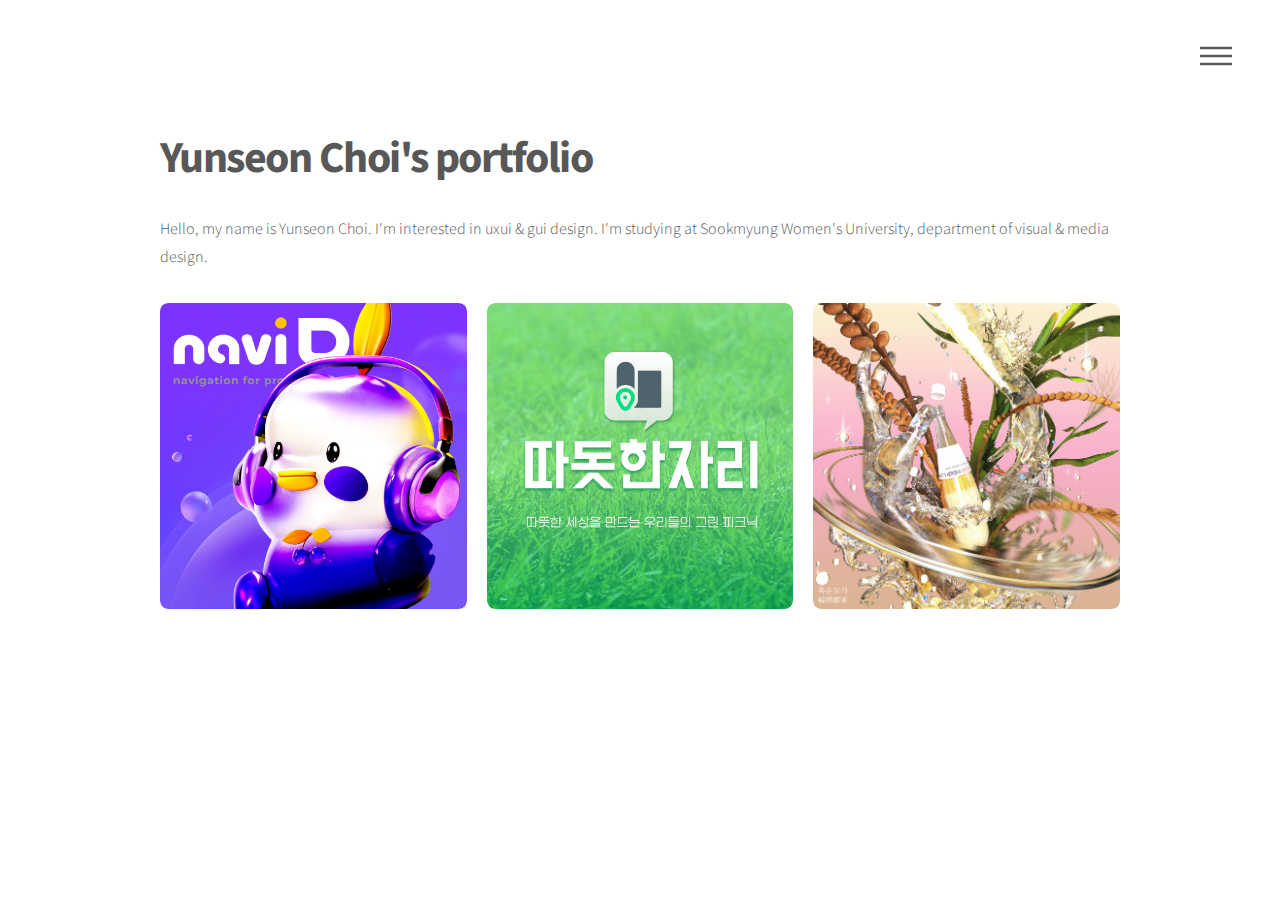
==== commit d82ff625: "Update index.html" ====
--- a/portfolio_real/index.html
+++ b/portfolio_real/index.html
@@ -93,20 +93,6 @@
 									</a>
 									<!-- <p>navi D: 예비 디자이너의 온라인 학습 도움 어플리케이션</p> -->
 								</article>
-
-								<article class="style1">
-									<span class="image">
-										<img src="images/ghost/xa.png" alt="" />
-									</span>
-								
-									<a href="blanket.html">
-										<h2>고스트팬텀체 글꼴견본집</h2>
-										<div class="content">
-											<p>도깨비가 가지고 노는 불씨의 형상 모티브의 글꼴 견본집</p>
-										</div>
-									</a>
-									<!-- <p>navi D: 예비 디자이너의 온라인 학습 도움 어플리케이션</p> -->
-								</article>
 						
 							</section>
 						</div>
@@ -163,4 +149,4 @@
 			<script src="assets/js/main.js"></script>
 
 	</body>
-</html>+</html>
